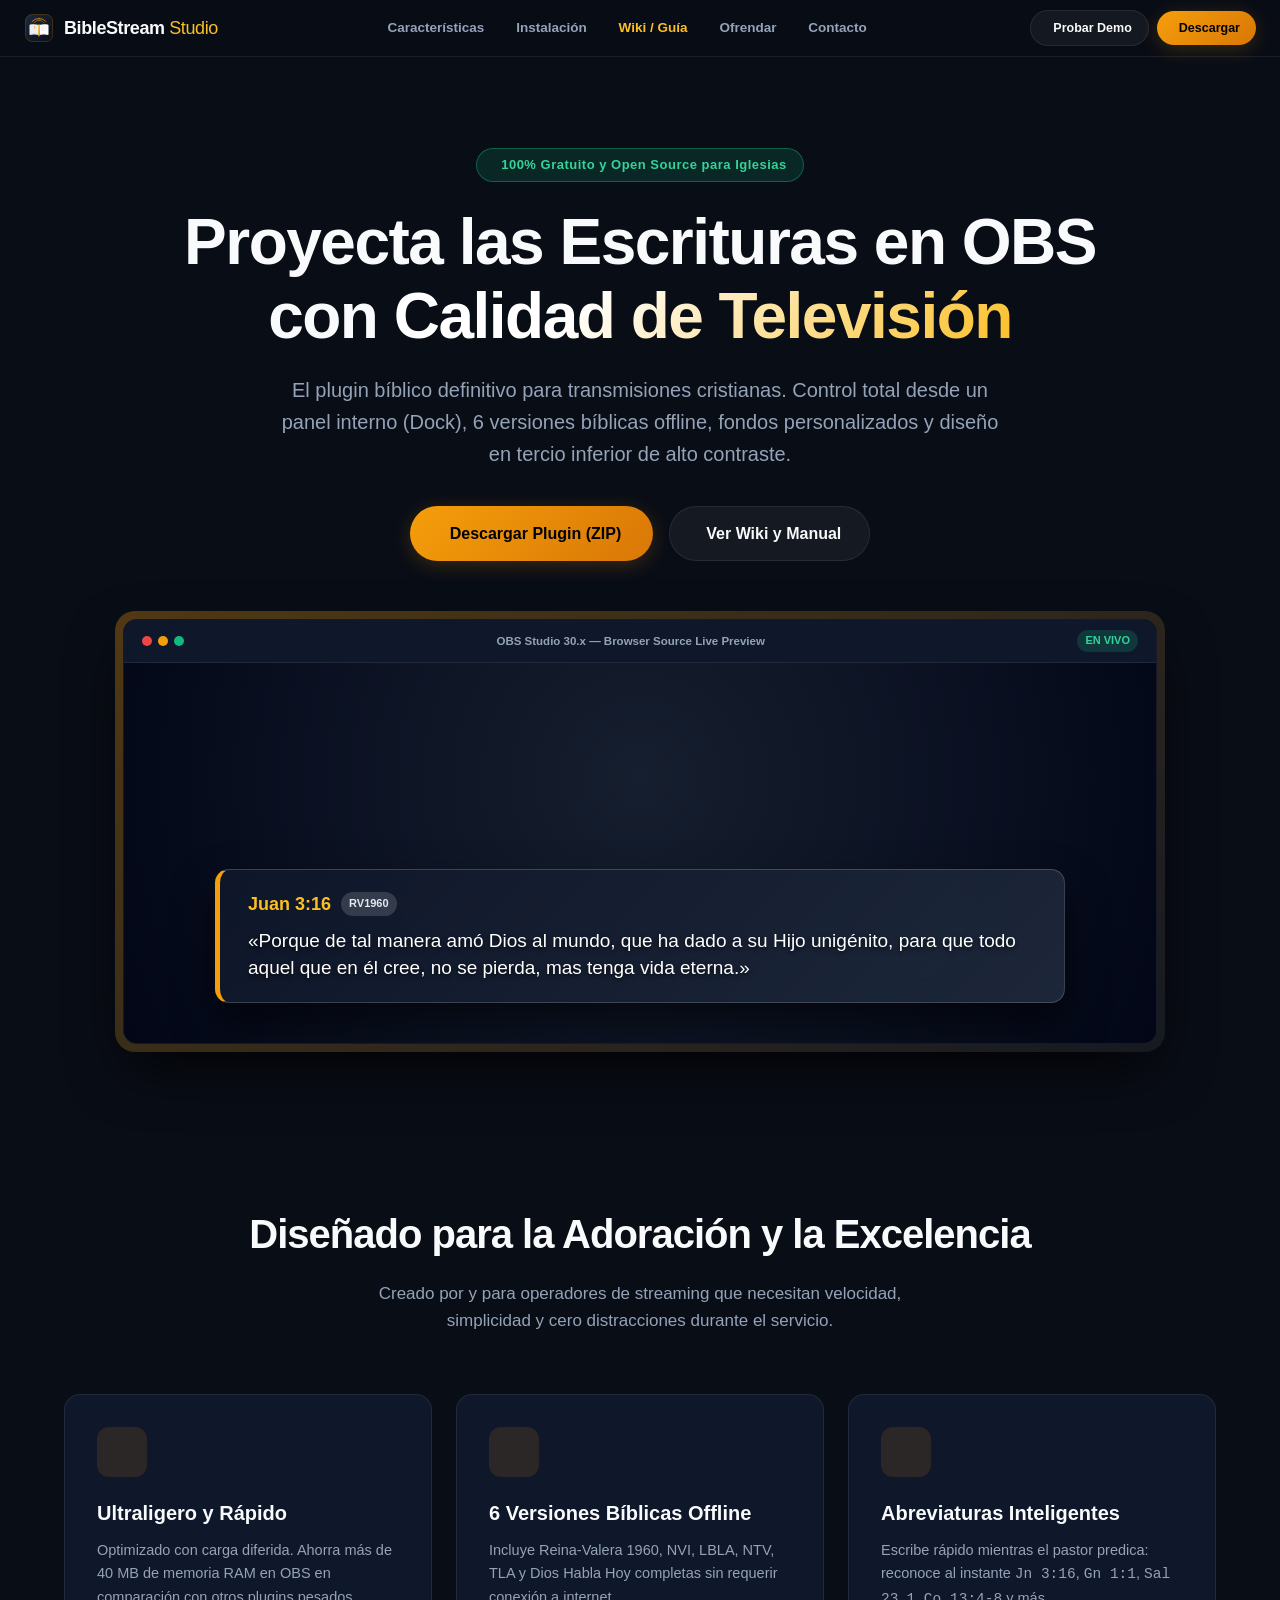
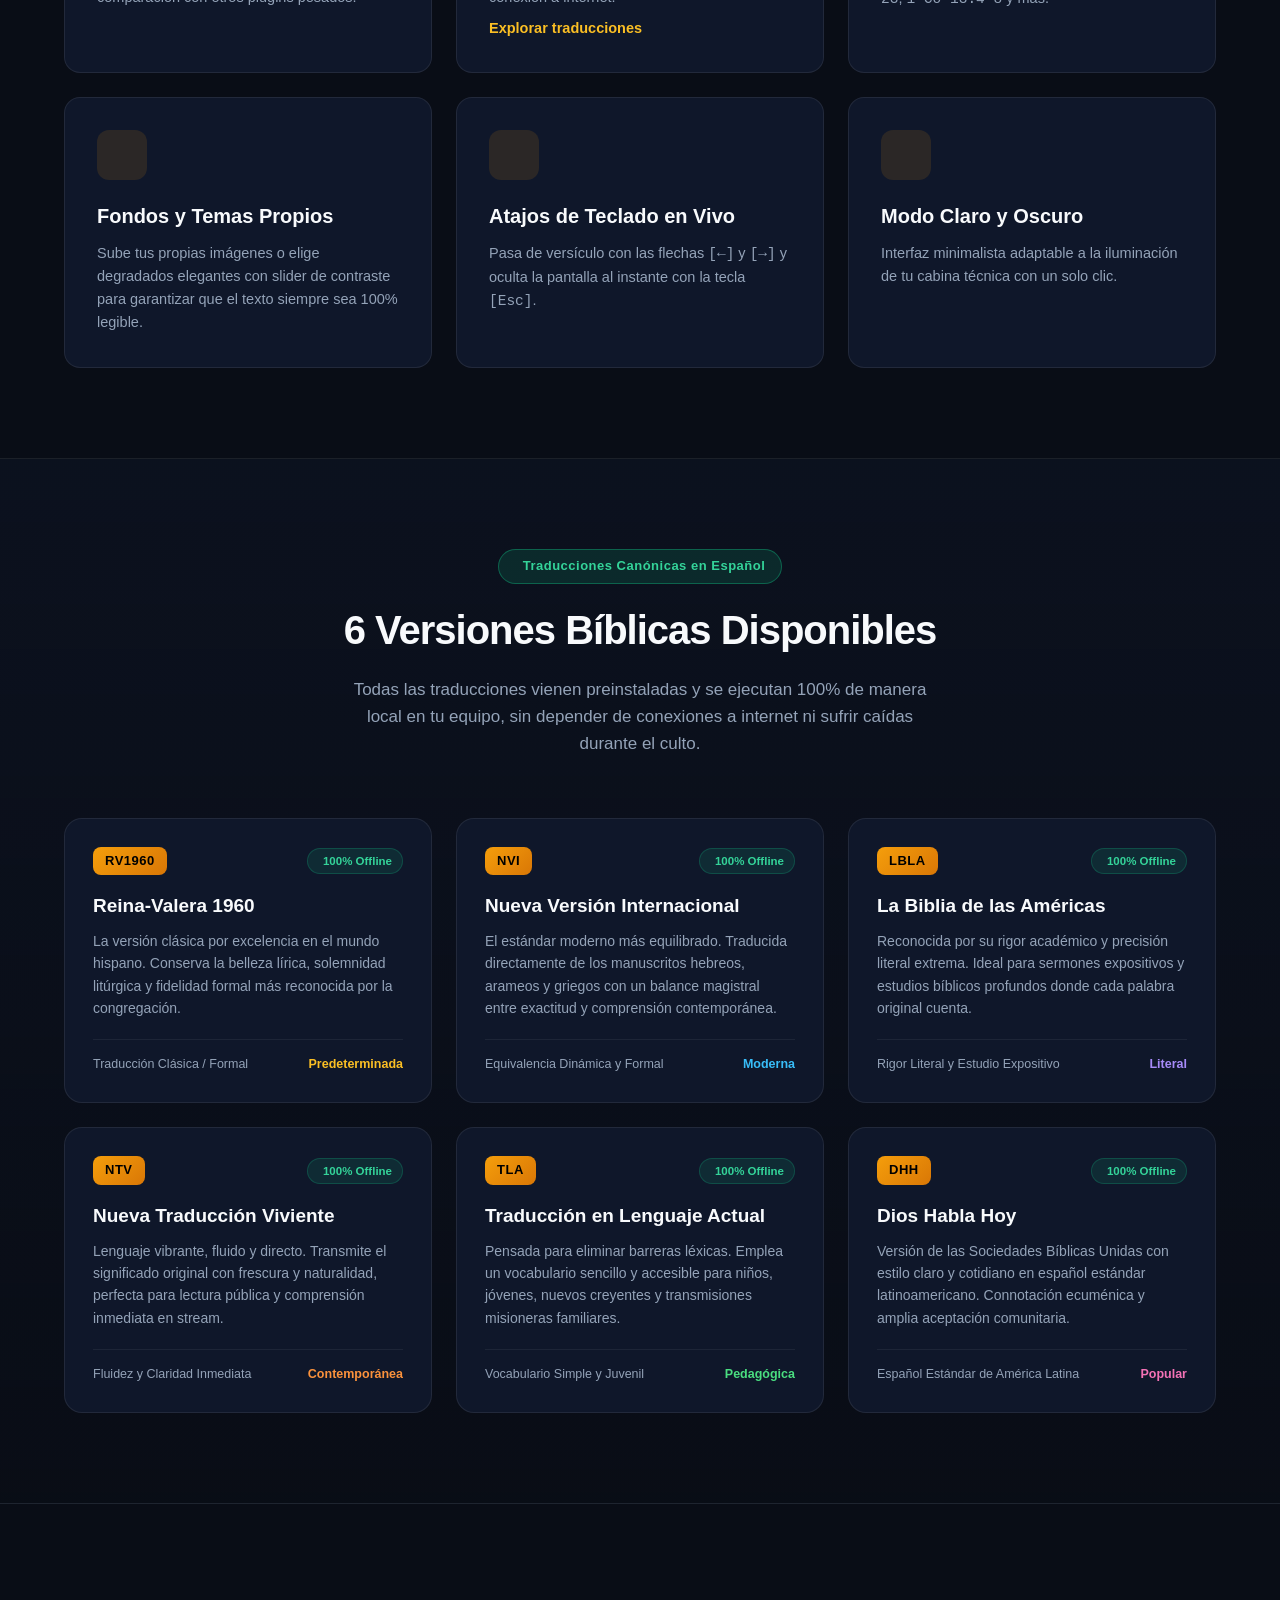
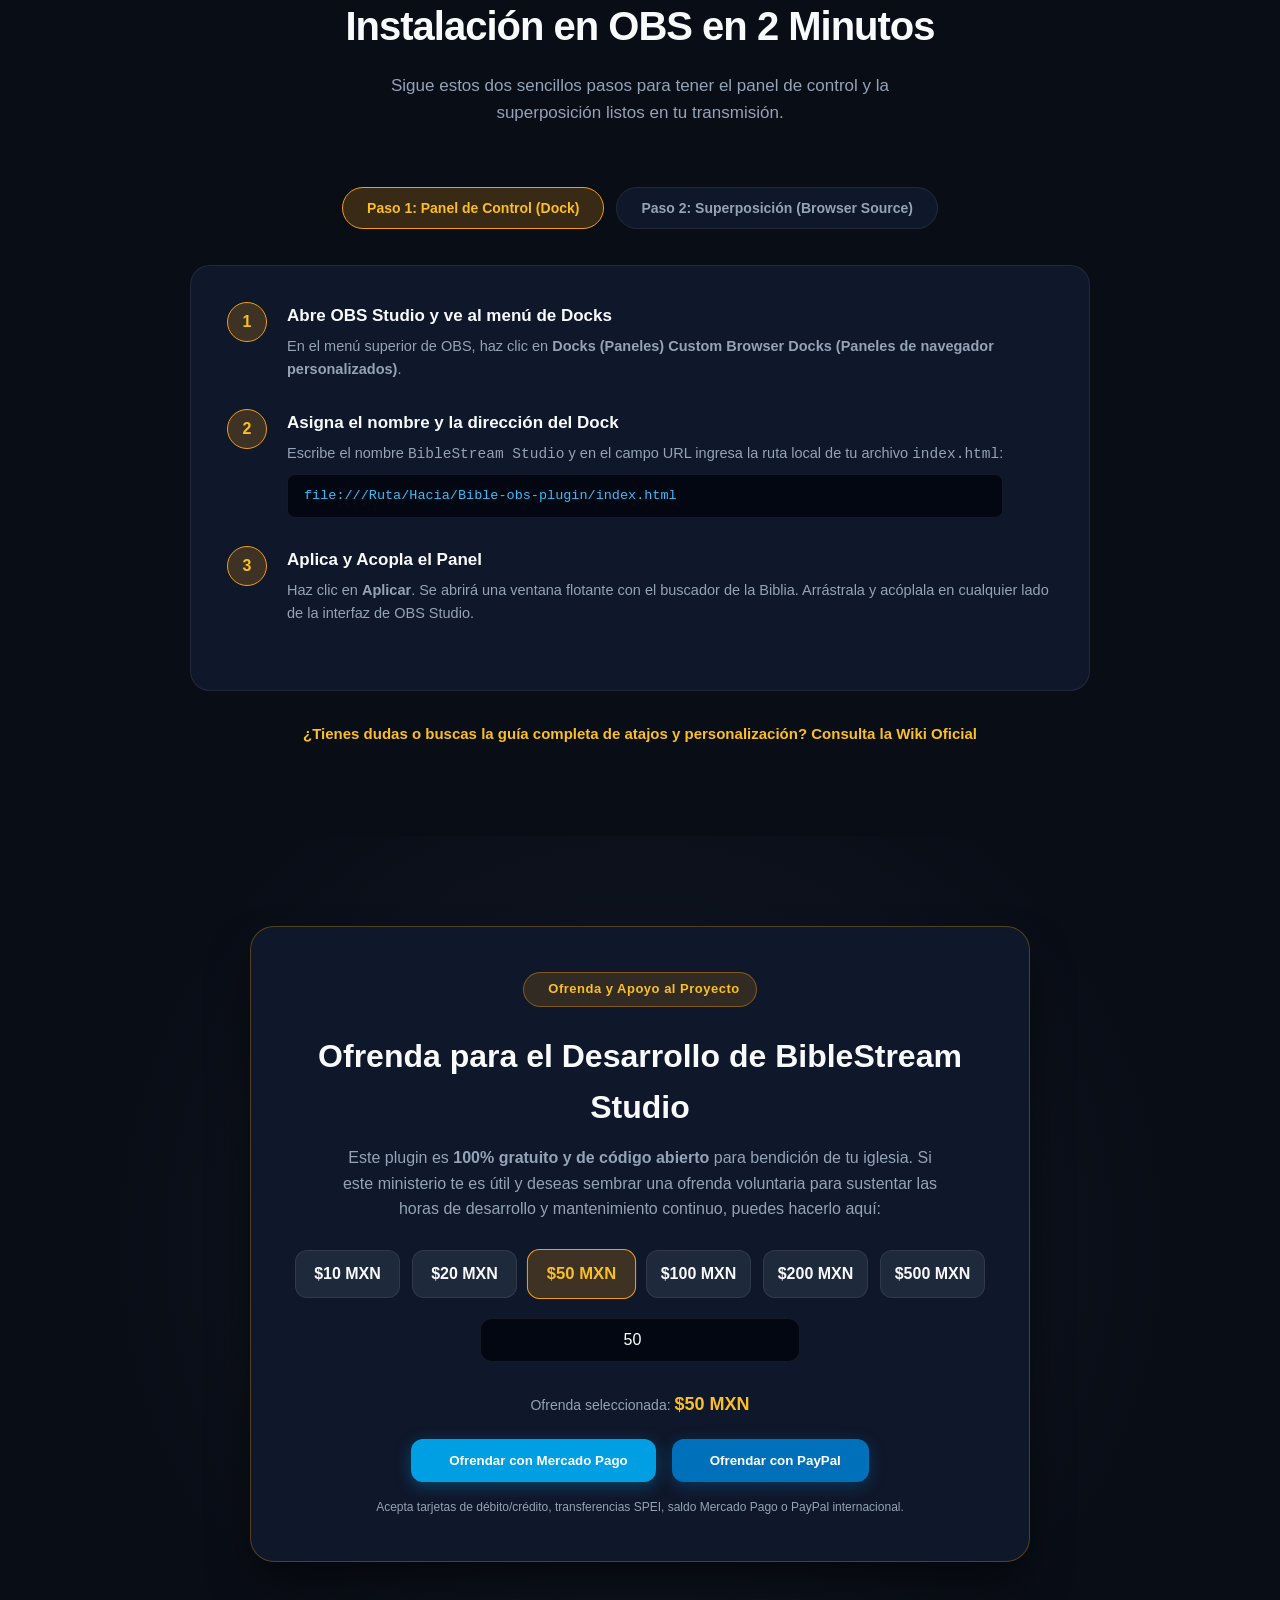
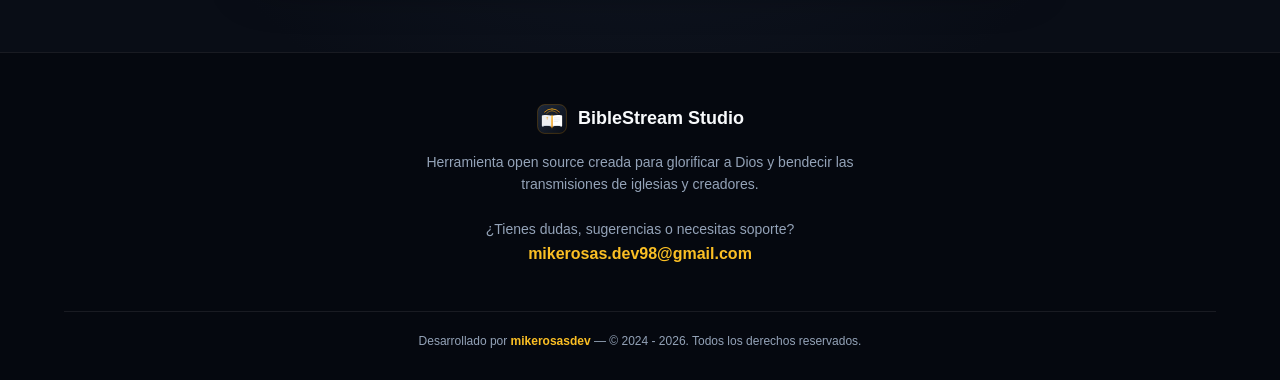
==== landing.html @ e5e37fb1 "Add BibleStream Studio website and demo This commit rebrands the project to BibleStream Studio and i" ====
<!DOCTYPE html>
<html lang="es">
<head>
    <meta charset="UTF-8">
    <meta name="viewport" content="width=device-width, initial-scale=1.0">
    <title>BibleStream Studio - Plugin de Biblia para OBS Studio | Open Source</title>
    <meta name="description" content="El plugin más rápido, elegante y moderno para proyectar versículos bíblicos en OBS Studio. Carga ultraligera, 6 versiones bíblicas, fondos personalizados y 100% offline.">

    <link rel="stylesheet" href="css/bootstrap-icons.min.css">
    <link rel="stylesheet" href="fonts/Montserrat.css">
    <link rel="stylesheet" href="fonts/Roboto.css">
    <link rel="stylesheet" href="css/landing.css?v=3.0">
</head>
<body>

    <!-- Navegación Superior -->
    <nav class="navbar-landing">
        <div class="container-landing">
            <a href="landing.html" class="nav-brand">
                <img src="img/logo.svg" alt="BibleStream Studio Logo">
                <span class="nav-brand-text">BibleStream <span class="nav-brand-accent">Studio</span></span>
            </a>

            <ul class="nav-links" id="navLinks">
                <li><a href="#caracteristicas"><i class="bi bi-grid"></i> Características</a></li>
                <li><a href="#instalacion"><i class="bi bi-gear"></i> Instalación</a></li>
                <li><a href="wiki.html" class="nav-link-highlight"><i class="bi bi-book"></i> Wiki / Guía</a></li>
                <li><a href="#ofrendar"><i class="bi bi-heart"></i> Ofrendar</a></li>
                <li><a href="#contacto"><i class="bi bi-envelope"></i> Contacto</a></li>
            </ul>

            <div class="nav-actions">
                <a href="demo.html" class="btn-outline-custom nav-btn" target="_blank">
                    <i class="bi bi-play-circle"></i> <span>Probar Demo</span>
                </a>
                <a href="#descargar" class="btn-primary-custom nav-btn">
                    <i class="bi bi-download"></i> <span>Descargar</span>
                </a>
            </div>

            <button class="nav-toggle-btn" id="navToggleBtn" aria-label="Abrir menú de navegación">
                <i class="bi bi-list"></i>
            </button>
        </div>
    </nav>

    <!-- Hero Section -->
    <header class="hero-section">
        <div class="container-landing">
            <div class="hero-badge">
                <i class="bi bi-check-circle-fill"></i> 100% Gratuito y Open Source para Iglesias
            </div>

            <h1 class="hero-title">
                Proyecta las Escrituras en OBS<br>
                con <span class="gradient-text">Calidad de Televisión</span>
            </h1>

            <p class="hero-subtitle">
                El plugin bíblico definitivo para transmisiones cristianas. Control total desde un panel interno (Dock), 6 versiones bíblicas offline, fondos personalizados y diseño en tercio inferior de alto contraste.
            </p>

            <div class="hero-cta-group" id="descargar">
                <a href="https://github.com/mikerosasdev98/Bible-obs-plugin/archive/refs/heads/main.zip" class="btn-primary-custom" style="font-size: 16px; padding: 14px 32px;">
                    <i class="bi bi-cloud-arrow-down-fill"></i> Descargar Plugin (ZIP)
                </a>
                <a href="wiki.html" class="btn-outline-custom" style="font-size: 16px; padding: 14px 28px;">
                    <i class="bi bi-book-half"></i> Ver Wiki y Manual
                </a>
            </div>

            <!-- Mockup de Demostración Visual -->
            <div class="mockup-container">
                <div class="mockup-inner">
                    <div class="mockup-header">
                        <div class="mockup-dots">
                            <span class="mockup-dot" style="background: #ef4444;"></span>
                            <span class="mockup-dot" style="background: #f59e0b;"></span>
                            <span class="mockup-dot" style="background: #10b981;"></span>
                        </div>
                        <span style="font-size: 11.5px; color: var(--text-muted); font-weight: 600;">OBS Studio 30.x — Browser Source Live Preview</span>
                        <span style="font-size: 11px; background: rgba(16, 185, 129, 0.2); color: #34d399; padding: 2px 8px; border-radius: 9999px; font-weight: 700;"><i class="bi bi-broadcast me-1"></i> EN VIVO</span>
                    </div>

                    <div class="mockup-screen">
                        <!-- Lower Third Proyectado -->
                        <div class="demo-lower-third">
                            <div class="demo-citation">
                                <span>Juan 3:16</span>
                                <span class="demo-badge">RV1960</span>
                            </div>
                            <div class="demo-verse">
                                «Porque de tal manera amó Dios al mundo, que ha dado a su Hijo unigénito, para que todo aquel que en él cree, no se pierda, mas tenga vida eterna.»
                            </div>
                        </div>
                    </div>
                </div>
            </div>
        </div>
    </header>

    <!-- Características Destacadas -->
    <section class="features-section" id="caracteristicas">
        <div class="container-landing">
            <div class="section-header">
                <h2 class="section-title">Diseñado para la Adoración y la Excelencia</h2>
                <p class="section-desc">Creado por y para operadores de streaming que necesitan velocidad, simplicidad y cero distracciones durante el servicio.</p>
            </div>

            <div class="features-grid">
                <div class="feature-card">
                    <div class="feature-icon"><i class="bi bi-lightning-charge-fill"></i></div>
                    <h3 class="feature-title">Ultraligero y Rápido</h3>
                    <p class="feature-text">Optimizado con carga diferida. Ahorra más de 40 MB de memoria RAM en OBS en comparación con otros plugins pesados.</p>
                </div>

                <div class="feature-card">
                    <div class="feature-icon"><i class="bi bi-journal-bookmark-fill"></i></div>
                    <h3 class="feature-title">6 Versiones Bíblicas Offline</h3>
                    <p class="feature-text">Incluye Reina-Valera 1960, NVI, LBLA, NTV, TLA y Dios Habla Hoy completas sin requerir conexión a internet. <a href="#versiones" style="color: var(--amber-400); text-decoration: none; font-weight: 600; display: block; margin-top: 8px;">Explorar traducciones <i class="bi bi-arrow-right-short"></i></a></p>
                </div>

                <div class="feature-card">
                    <div class="feature-icon"><i class="bi bi-cursor-fill"></i></div>
                    <h3 class="feature-title">Abreviaturas Inteligentes</h3>
                    <p class="feature-text">Escribe rápido mientras el pastor predica: reconoce al instante <code>Jn 3:16</code>, <code>Gn 1:1</code>, <code>Sal 23</code>, <code>1 Co 13:4-8</code> y más.</p>
                </div>

                <div class="feature-card">
                    <div class="feature-icon"><i class="bi bi-palette-fill"></i></div>
                    <h3 class="feature-title">Fondos y Temas Propios</h3>
                    <p class="feature-text">Sube tus propias imágenes o elige degradados elegantes con slider de contraste para garantizar que el texto siempre sea 100% legible.</p>
                </div>

                <div class="feature-card">
                    <div class="feature-icon"><i class="bi bi-keyboard-fill"></i></div>
                    <h3 class="feature-title">Atajos de Teclado en Vivo</h3>
                    <p class="feature-text">Pasa de versículo con las flechas <code>[←]</code> y <code>[→]</code> y oculta la pantalla al instante con la tecla <code>[Esc]</code>.</p>
                </div>

                <div class="feature-card">
                    <div class="feature-icon"><i class="bi bi-moon-stars-fill"></i></div>
                    <h3 class="feature-title">Modo Claro y Oscuro</h3>
                    <p class="feature-text">Interfaz minimalista adaptable a la iluminación de tu cabina técnica con un solo clic.</p>
                </div>
            </div>
        </div>
    </section>

    <!-- Versiones Bíblicas Disponibles -->
    <section class="bibles-section" id="versiones">
        <div class="container-landing">
            <div class="section-header">
                <div class="hero-badge" style="margin-bottom: 14px;">
                    <i class="bi bi-journal-bookmark-fill"></i> Traducciones Canónicas en Español
                </div>
                <h2 class="section-title">6 Versiones Bíblicas Disponibles</h2>
                <p class="section-desc">Todas las traducciones vienen preinstaladas y se ejecutan 100% de manera local en tu equipo, sin depender de conexiones a internet ni sufrir caídas durante el culto.</p>
            </div>

            <div class="bibles-grid">
                <!-- RV1960 -->
                <div class="bible-card">
                    <div>
                        <div class="bible-card-header">
                            <span class="bible-code-badge">RV1960</span>
                            <span class="bible-status-badge"><i class="bi bi-wifi-off"></i> 100% Offline</span>
                        </div>
                        <h3 class="bible-card-title">Reina-Valera 1960</h3>
                        <p class="bible-card-desc">
                            La versión clásica por excelencia en el mundo hispano. Conserva la belleza lírica, solemnidad litúrgica y fidelidad formal más reconocida por la congregación.
                        </p>
                    </div>
                    <div class="bible-card-footer">
                        <span><i class="bi bi-layers me-1"></i> Traducción Clásica / Formal</span>
                        <span style="color: var(--amber-400); font-weight: 700;">Predeterminada</span>
                    </div>
                </div>

                <!-- NVI -->
                <div class="bible-card">
                    <div>
                        <div class="bible-card-header">
                            <span class="bible-code-badge">NVI</span>
                            <span class="bible-status-badge"><i class="bi bi-wifi-off"></i> 100% Offline</span>
                        </div>
                        <h3 class="bible-card-title">Nueva Versión Internacional</h3>
                        <p class="bible-card-desc">
                            El estándar moderno más equilibrado. Traducida directamente de los manuscritos hebreos, arameos y griegos con un balance magistral entre exactitud y comprensión contemporánea.
                        </p>
                    </div>
                    <div class="bible-card-footer">
                        <span><i class="bi bi-layers me-1"></i> Equivalencia Dinámica y Formal</span>
                        <span style="color: #38bdf8; font-weight: 600;">Moderna</span>
                    </div>
                </div>

                <!-- LBLA -->
                <div class="bible-card">
                    <div>
                        <div class="bible-card-header">
                            <span class="bible-code-badge">LBLA</span>
                            <span class="bible-status-badge"><i class="bi bi-wifi-off"></i> 100% Offline</span>
                        </div>
                        <h3 class="bible-card-title">La Biblia de las Américas</h3>
                        <p class="bible-card-desc">
                            Reconocida por su rigor académico y precisión literal extrema. Ideal para sermones expositivos y estudios bíblicos profundos donde cada palabra original cuenta.
                        </p>
                    </div>
                    <div class="bible-card-footer">
                        <span><i class="bi bi-layers me-1"></i> Rigor Literal y Estudio Expositivo</span>
                        <span style="color: #a78bfa; font-weight: 600;">Literal</span>
                    </div>
                </div>

                <!-- NTV -->
                <div class="bible-card">
                    <div>
                        <div class="bible-card-header">
                            <span class="bible-code-badge">NTV</span>
                            <span class="bible-status-badge"><i class="bi bi-wifi-off"></i> 100% Offline</span>
                        </div>
                        <h3 class="bible-card-title">Nueva Traducción Viviente</h3>
                        <p class="bible-card-desc">
                            Lenguaje vibrante, fluido y directo. Transmite el significado original con frescura y naturalidad, perfecta para lectura pública y comprensión inmediata en stream.
                        </p>
                    </div>
                    <div class="bible-card-footer">
                        <span><i class="bi bi-layers me-1"></i> Fluidez y Claridad Inmediata</span>
                        <span style="color: #fb923c; font-weight: 600;">Contemporánea</span>
                    </div>
                </div>

                <!-- TLA -->
                <div class="bible-card">
                    <div>
                        <div class="bible-card-header">
                            <span class="bible-code-badge">TLA</span>
                            <span class="bible-status-badge"><i class="bi bi-wifi-off"></i> 100% Offline</span>
                        </div>
                        <h3 class="bible-card-title">Traducción en Lenguaje Actual</h3>
                        <p class="bible-card-desc">
                            Pensada para eliminar barreras léxicas. Emplea un vocabulario sencillo y accesible para niños, jóvenes, nuevos creyentes y transmisiones misioneras familiares.
                        </p>
                    </div>
                    <div class="bible-card-footer">
                        <span><i class="bi bi-layers me-1"></i> Vocabulario Simple y Juvenil</span>
                        <span style="color: #4ade80; font-weight: 600;">Pedagógica</span>
                    </div>
                </div>

                <!-- DHH -->
                <div class="bible-card">
                    <div>
                        <div class="bible-card-header">
                            <span class="bible-code-badge">DHH</span>
                            <span class="bible-status-badge"><i class="bi bi-wifi-off"></i> 100% Offline</span>
                        </div>
                        <h3 class="bible-card-title">Dios Habla Hoy</h3>
                        <p class="bible-card-desc">
                            Versión de las Sociedades Bíblicas Unidas con estilo claro y cotidiano en español estándar latinoamericano. Connotación ecuménica y amplia aceptación comunitaria.
                        </p>
                    </div>
                    <div class="bible-card-footer">
                        <span><i class="bi bi-layers me-1"></i> Español Estándar de América Latina</span>
                        <span style="color: #f472b6; font-weight: 600;">Popular</span>
                    </div>
                </div>
            </div>
        </div>
    </section>

    <!-- Guía de Instalación Rápida en OBS -->
    <section class="install-section" id="instalacion">
        <div class="container-landing">
            <div class="section-header">
                <h2 class="section-title">Instalación en OBS en 2 Minutos</h2>
                <p class="section-desc">Sigue estos dos sencillos pasos para tener el panel de control y la superposición listos en tu transmisión.</p>
            </div>

            <div class="install-tabs">
                <button class="install-tab-btn active" id="tabDockBtn" onclick="switchInstallTab('dock')">
                    Paso 1: Panel de Control (Dock)
                </button>
                <button class="install-tab-btn" id="tabOverlayBtn" onclick="switchInstallTab('overlay')">
                    Paso 2: Superposición (Browser Source)
                </button>
            </div>

            <!-- Paso 1: Dock -->
            <div class="install-card" id="installDockCard">
                <div class="step-item">
                    <div class="step-num">1</div>
                    <div class="step-content">
                        <h4>Abre OBS Studio y ve al menú de Docks</h4>
                        <p>En el menú superior de OBS, haz clic en <strong>Docks (Paneles) <i class="bi bi-chevron-right"></i> Custom Browser Docks (Paneles de navegador personalizados)</strong>.</p>
                    </div>
                </div>

                <div class="step-item">
                    <div class="step-num">2</div>
                    <div class="step-content">
                        <h4>Asigna el nombre y la dirección del Dock</h4>
                        <p>Escribe el nombre <code>BibleStream Studio</code> y en el campo URL ingresa la ruta local de tu archivo <code>index.html</code>:</p>
                        <div class="code-box">
                            <span id="codeDock">file:///Ruta/Hacia/Bible-obs-plugin/index.html</span>
                            <button class="copy-btn" onclick="copyCode('codeDock')" title="Copiar"><i class="bi bi-clipboard"></i></button>
                        </div>
                    </div>
                </div>

                <div class="step-item">
                    <div class="step-num">3</div>
                    <div class="step-content">
                        <h4>Aplica y Acopla el Panel</h4>
                        <p>Haz clic en <strong>Aplicar</strong>. Se abrirá una ventana flotante con el buscador de la Biblia. Arrástrala y acóplala en cualquier lado de la interfaz de OBS Studio.</p>
                    </div>
                </div>
            </div>

            <!-- Paso 2: Overlay -->
            <div class="install-card" id="installOverlayCard" style="display: none;">
                <div class="step-item">
                    <div class="step-num">1</div>
                    <div class="step-content">
                        <h4>Añade una fuente de Navegador en tu Escena</h4>
                        <p>En el panel de <strong>Fuentes (Sources)</strong> de tu escena de OBS, haz clic en el botón <strong><code>+</code> <i class="bi bi-chevron-right"></i> Navegador (Browser)</strong>.</p>
                    </div>
                </div>

                <div class="step-item">
                    <div class="step-num">2</div>
                    <div class="step-content">
                        <h4>Selecciona el archivo verso.html y resolución</h4>
                        <p>Marca la casilla <strong>Archivo Local (Local File)</strong> y selecciona tu archivo <code>verso.html</code>. Establece las dimensiones recomendadas:</p>
                        <div class="code-box">
                            <span>Ancho: <strong>1920</strong> &nbsp;|&nbsp; Alto: <strong>1080</strong> &nbsp;|&nbsp; CSS: <em>Vacío</em></span>
                        </div>
                    </div>
                </div>

                <div class="step-item">
                    <div class="step-num">3</div>
                    <div class="step-content">
                        <h4>¡Listo para transmitir!</h4>
                        <p>El fondo es 100% transparente. Cada vez que selecciones un versículo en el Dock, se animará suavemente sobre tus cámaras o diapositivas.</p>
                    </div>
                </div>
            </div>

            <div class="text-center mt-4" style="margin-top: 30px; text-align: center;">
                <a href="wiki.html" style="color: var(--amber-400); font-weight: 700; text-decoration: none; font-size: 15px;">
                    ¿Tienes dudas o buscas la guía completa de atajos y personalización? <i class="bi bi-arrow-right-circle-fill ms-1"></i> Consulta la Wiki Oficial
                </a>
            </div>
        </div>
    </section>

    <!-- Módulo de Ofrendas -->
    <section class="donation-section" id="ofrendar">
        <div class="container-landing">
            <div class="donation-card">
                <span class="hero-badge" style="background: rgba(245, 158, 11, 0.15); border-color: rgba(245, 158, 11, 0.4); color: var(--amber-400);">
                    <i class="bi bi-heart-fill"></i> Ofrenda y Apoyo al Proyecto
                </span>

                <h2 style="font-size: 32px; font-weight: 800; margin-bottom: 12px;">Ofrenda para el Desarrollo de BibleStream Studio</h2>
                <p style="color: var(--text-muted); max-width: 600px; margin: 0 auto 24px;">
                    Este plugin es <strong>100% gratuito y de código abierto</strong> para bendición de tu iglesia. Si este ministerio te es útil y deseas sembrar una ofrenda voluntaria para sustentar las horas de desarrollo y mantenimiento continuo, puedes hacerlo aquí:
                </p>

                <!-- Selector de Montos -->
                <div class="donation-pill-grid">
                    <button class="donation-pill" onclick="selectAmount(10)">$10 MXN</button>
                    <button class="donation-pill" onclick="selectAmount(20)">$20 MXN</button>
                    <button class="donation-pill active" onclick="selectAmount(50)">$50 MXN</button>
                    <button class="donation-pill" onclick="selectAmount(100)">$100 MXN</button>
                    <button class="donation-pill" onclick="selectAmount(200)">$200 MXN</button>
                    <button class="donation-pill" onclick="selectAmount(500)">$500 MXN</button>
                </div>

                <!-- Monto Personalizado -->
                <input type="number" id="customAmountInput" class="custom-amount-input" placeholder="Otro monto de ofrenda (MXN)..." min="5" value="50" oninput="updateCustomAmount(this.value)">

                <p style="font-size: 14px; color: var(--text-muted); margin-bottom: 20px;">
                    Ofrenda seleccionada: <strong id="selectedAmountDisplay" style="color: var(--amber-400); font-size: 18px;">$50 MXN</strong>
                </p>

                <!-- Botones de Ofrenda Mercado Pago / PayPal -->
                <div class="payment-buttons">
                    <button onclick="handleDonation('mercadopago')" class="btn-mercadopago">
                        <i class="bi bi-wallet2"></i> Ofrendar con Mercado Pago
                    </button>
                    <button onclick="handleDonation('paypal')" class="btn-paypal">
                        <i class="bi bi-paypal"></i> Ofrendar con PayPal
                    </button>
                </div>

                <small style="display: block; margin-top: 16px; color: var(--text-muted); font-size: 12px;">
                    Acepta tarjetas de débito/crédito, transferencias SPEI, saldo Mercado Pago o PayPal internacional.
                </small>
            </div>
        </div>
    </section>

    <!-- Footer y Contacto -->
    <footer class="landing-footer" id="contacto">
        <div class="container-landing">
            <div style="display: flex; justify-content: center; align-items: center; gap: 10px; margin-bottom: 16px;">
                <img src="img/logo.svg" alt="Logo" style="height: 32px;">
                <span style="font-weight: 800; font-size: 18px;">BibleStream Studio</span>
            </div>

            <p style="color: var(--text-muted); font-size: 14px; max-width: 500px; margin: 0 auto 20px;">
                Herramienta open source creada para glorificar a Dios y bendecir las transmisiones de iglesias y creadores.
            </p>

            <div style="margin-bottom: 24px;">
                <span style="font-size: 14px; color: var(--text-muted);">¿Tienes dudas, sugerencias o necesitas soporte?</span><br>
                <a href="mailto:mikerosas.dev98@gmail.com" style="color: var(--amber-400); font-weight: 700; font-size: 16px; text-decoration: none;">
                    <i class="bi bi-envelope-fill me-1"></i> mikerosas.dev98@gmail.com
                </a>
            </div>

            <div class="footer-socials">
                <a href="https://github.com/mikerosasdev98/Bible-obs-plugin" target="_blank" title="GitHub Repository"><i class="bi bi-github"></i></a>
                <a href="wiki.html" title="Wiki Documentación"><i class="bi bi-book"></i></a>
                <a href="mailto:mikerosas.dev98@gmail.com" title="Enviar Correo"><i class="bi bi-envelope"></i></a>
            </div>

            <div style="border-top: 1px solid var(--border-subtle); padding-top: 20px; font-size: 12px; color: var(--text-muted);">
                Desarrollado por <strong style="color: var(--amber-400);">mikerosasdev</strong> — © 2024 - 2026. Todos los derechos reservados.
            </div>
        </div>
    </footer>

    <!-- Lógica de Donaciones y Tabs -->
    <script>
        let currentAmount = 50;

        function selectAmount(amt) {
            currentAmount = amt;
            document.getElementById('customAmountInput').value = amt;
            document.getElementById('selectedAmountDisplay').textContent = `$${amt} MXN`;
            
            document.querySelectorAll('.donation-pill').forEach(btn => {
                btn.classList.remove('active');
                if (btn.textContent.includes(`$${amt}`)) {
                    btn.classList.add('active');
                }
            });
        }

        function updateCustomAmount(val) {
            const num = parseInt(val, 10);
            if (num > 0) {
                currentAmount = num;
                document.getElementById('selectedAmountDisplay').textContent = `$${num} MXN`;
                document.querySelectorAll('.donation-pill').forEach(btn => btn.classList.remove('active'));
            }
        }

        function handleDonation(gateway) {
            const amt = currentAmount || 50;
            if (gateway === 'mercadopago') {
                // Enlace configurable de Mercado Pago o enlace de cobro
                // Ejemplo de link.mercadopago.com.mx o contacto directo
                const mpUrl = `https://link.mercadopago.com.mx/mikerosasdev`; 
                const confirmRedirect = confirm(`Estás a punto de sembrar una ofrenda de $${amt} MXN con Mercado Pago. ¿Deseas continuar?`);
                if (confirmRedirect) {
                    window.open(mpUrl, '_blank');
                }
            } else if (gateway === 'paypal') {
                // Enlace directo de PayPal
                const ppUrl = `https://paypal.me/mikerosasdev/${amt}MXN`;
                const confirmRedirect = confirm(`Estás a punto de sembrar una ofrenda de $${amt} MXN con PayPal. ¿Deseas continuar?`);
                if (confirmRedirect) {
                    window.open(ppUrl, '_blank');
                }
            }
        }

        function switchInstallTab(tab) {
            const dockCard = document.getElementById('installDockCard');
            const overlayCard = document.getElementById('installOverlayCard');
            const tabDockBtn = document.getElementById('tabDockBtn');
            const tabOverlayBtn = document.getElementById('tabOverlayBtn');

            if (tab === 'dock') {
                dockCard.style.display = 'block';
                overlayCard.style.display = 'none';
                tabDockBtn.classList.add('active');
                tabOverlayBtn.classList.remove('active');
            } else {
                dockCard.style.display = 'none';
                overlayCard.style.display = 'block';
                tabDockBtn.classList.remove('active');
                tabOverlayBtn.classList.add('active');
            }
        }

        function copyCode(elementId) {
            const text = document.getElementById(elementId).textContent;
            navigator.clipboard.writeText(text).then(() => {
                alert('¡Ruta copiada al portapapeles!');
            }).catch(err => {
                console.error('Error al copiar', err);
            });
        }

        // Toggle Menú Móvil
        const navToggleBtn = document.getElementById('navToggleBtn');
        const navLinks = document.getElementById('navLinks');
        if (navToggleBtn && navLinks) {
            navToggleBtn.addEventListener('click', () => {
                navLinks.classList.toggle('is-open');
                const isOpen = navLinks.classList.contains('is-open');
                navToggleBtn.innerHTML = isOpen ? '<i class="bi bi-x-lg"></i>' : '<i class="bi bi-list"></i>';
            });

            navLinks.querySelectorAll('a').forEach(link => {
                link.addEventListener('click', () => {
                    navLinks.classList.remove('is-open');
                    navToggleBtn.innerHTML = '<i class="bi bi-list"></i>';
                });
            });
        }
    </script>
</body>
</html>
---- css/landing.css ----
/* =========================================================
   BibleStream Studio - Landing Page Styles
   Diseño Moderno, Limpio y Minimalista
   ========================================================= */

:root {
    --bg-dark: #090d16;
    --bg-card: #0f172a;
    --bg-card-hover: #1e293b;
    --border-subtle: rgba(255, 255, 255, 0.08);
    --border-highlight: rgba(245, 158, 11, 0.4);
    
    --text-main: #f8fafc;
    --text-muted: #94a3b8;
    
    --amber-500: #f59e0b;
    --amber-400: #fbbf24;
    --amber-glow: rgba(245, 158, 11, 0.2);
    
    --emerald-500: #10b981;
    --emerald-glow: rgba(16, 185, 129, 0.25);
    
    --blue-500: #38bdf8;
    --mp-blue: #009ee3;
    --paypal-blue: #003087;
}

* {
    margin: 0;
    padding: 0;
    box-sizing: border-box;
}

body {
    background-color: var(--bg-dark);
    color: var(--text-main);
    font-family: 'Montserrat', -apple-system, BlinkMacSystemFont, 'Segoe UI', Roboto, sans-serif;
    line-height: 1.6;
    overflow-x: hidden;
}

/* Contenedor */
.container-landing {
    max-width: 1200px;
    margin: 0 auto;
    padding: 0 24px;
}

/* Navbar */
.navbar-landing {
    position: sticky;
    top: 0;
    z-index: 1000;
    background: rgba(9, 13, 22, 0.9);
    backdrop-filter: blur(18px);
    -webkit-backdrop-filter: blur(18px);
    border-bottom: 1px solid var(--border-subtle);
    padding: 10px 0;
    width: 100%;
}

.navbar-landing .container-landing {
    max-width: 1380px;
    width: 100%;
    margin: 0 auto;
    padding: 0 24px;
    display: flex;
    justify-content: space-between;
    align-items: center;
    gap: 16px;
}

.nav-brand {
    display: inline-flex;
    align-items: center;
    gap: 10px;
    text-decoration: none;
    color: var(--text-main);
    font-weight: 800;
    font-size: 18px;
    letter-spacing: -0.4px;
    white-space: nowrap;
    flex-shrink: 0;
}

.nav-brand img {
    height: 30px;
    width: auto;
    display: block;
}

.nav-brand-text {
    display: inline-block;
    white-space: nowrap;
}

.nav-brand-accent {
    color: var(--amber-400);
    font-weight: 400;
}

.nav-links {
    display: flex;
    align-items: center;
    gap: clamp(8px, 1.4vw, 20px);
    list-style: none;
    margin: 0;
    padding: 0;
    flex-shrink: 0;
}

.nav-links li {
    display: inline-flex;
    align-items: center;
    white-space: nowrap !important;
    flex-shrink: 0;
}

.nav-links a {
    color: var(--text-muted);
    text-decoration: none;
    font-size: 13.5px;
    font-weight: 600;
    transition: color 0.2s ease;
    white-space: nowrap !important;
    display: inline-flex;
    align-items: center;
    gap: 6px;
    padding: 6px 4px;
    flex-shrink: 0;
}

.nav-links a:hover {
    color: var(--amber-400);
}

.nav-links a.nav-link-highlight {
    color: var(--amber-400);
    font-weight: 700;
}

.nav-actions {
    display: flex;
    align-items: center;
    gap: 8px;
    flex-shrink: 0;
    white-space: nowrap !important;
}

.navbar-landing .nav-btn {
    padding: 7px 16px;
    font-size: 12.5px;
    font-weight: 700;
    white-space: nowrap !important;
    border-radius: 9999px;
    gap: 6px;
    flex-shrink: 0;
}

.nav-toggle-btn {
    display: none;
    background: rgba(255, 255, 255, 0.05);
    border: 1px solid var(--border-subtle);
    color: var(--text-main);
    font-size: 22px;
    padding: 6px 12px;
    border-radius: 8px;
    cursor: pointer;
    line-height: 1;
    transition: all 0.2s ease;
}

.nav-toggle-btn:hover {
    background: rgba(255, 255, 255, 0.1);
    color: var(--amber-400);
}

@media (max-width: 1040px) {
    .nav-toggle-btn {
        display: inline-flex;
        align-items: center;
        justify-content: center;
    }

    .nav-links {
        display: none;
        position: absolute;
        top: 100%;
        left: 0;
        right: 0;
        background: rgba(9, 13, 22, 0.98);
        backdrop-filter: blur(24px);
        -webkit-backdrop-filter: blur(24px);
        border-bottom: 1px solid var(--border-subtle);
        flex-direction: column;
        align-items: stretch;
        padding: 16px 24px 24px;
        gap: 8px;
        box-shadow: 0 20px 40px rgba(0, 0, 0, 0.7);
    }

    .nav-links.is-open {
        display: flex;
    }

    .nav-links li {
        width: 100%;
    }

    .nav-links a {
        padding: 10px 12px;
        font-size: 14.5px;
        width: 100%;
        border-radius: 8px;
        border-bottom: 1px solid rgba(255, 255, 255, 0.04);
    }

    .nav-links a:hover {
        background: rgba(245, 158, 11, 0.1);
    }

    .nav-actions {
        display: flex;
        gap: 8px;
    }

    .nav-actions .btn-outline-custom {
        display: none;
    }
}

@media (max-width: 520px) {
    .nav-brand-text {
        font-size: 16px;
    }
    .nav-brand img {
        height: 26px;
    }
    .navbar-landing .nav-btn {
        padding: 6px 12px;
        font-size: 11.5px;
    }
}

/* Botones */
.btn-primary-custom {
    background: linear-gradient(135deg, var(--amber-500), #d97706);
    color: #000;
    font-weight: 700;
    padding: 12px 26px;
    border-radius: 9999px;
    text-decoration: none;
    display: inline-flex;
    align-items: center;
    gap: 8px;
    box-shadow: 0 4px 20px var(--amber-glow);
    transition: all 0.25s cubic-bezier(0.4, 0, 0.2, 1);
    border: none;
    cursor: pointer;
}

.btn-primary-custom:hover {
    transform: translateY(-2px);
    box-shadow: 0 8px 25px rgba(245, 158, 11, 0.35);
    color: #000;
}

.btn-outline-custom {
    background: rgba(255, 255, 255, 0.05);
    color: var(--text-main);
    font-weight: 600;
    padding: 12px 24px;
    border-radius: 9999px;
    text-decoration: none;
    display: inline-flex;
    align-items: center;
    gap: 8px;
    border: 1px solid var(--border-subtle);
    transition: all 0.25s ease;
}

.btn-outline-custom:hover {
    background: rgba(255, 255, 255, 0.1);
    border-color: var(--amber-500);
    color: var(--text-main);
    transform: translateY(-2px);
}

/* Hero Section */
.hero-section {
    padding: 90px 0 60px;
    text-align: center;
    position: relative;
}

.hero-badge {
    display: inline-flex;
    align-items: center;
    gap: 8px;
    padding: 6px 16px;
    border-radius: 9999px;
    background: rgba(16, 185, 129, 0.15);
    border: 1px solid rgba(16, 185, 129, 0.4);
    color: #34d399;
    font-size: 13px;
    font-weight: 700;
    margin-bottom: 24px;
    letter-spacing: 0.5px;
}

.hero-title {
    font-size: clamp(36px, 6vw, 64px);
    font-weight: 900;
    letter-spacing: -1.5px;
    line-height: 1.15;
    margin-bottom: 20px;
}

.hero-title .gradient-text {
    background: linear-gradient(135deg, #ffffff 30%, var(--amber-400) 100%);
    -webkit-background-clip: text;
    -webkit-text-fill-color: transparent;
}

.hero-subtitle {
    font-size: clamp(16px, 2.2vw, 20px);
    color: var(--text-muted);
    max-width: 720px;
    margin: 0 auto 36px;
    font-weight: 400;
}

.hero-cta-group {
    display: flex;
    justify-content: center;
    gap: 16px;
    flex-wrap: wrap;
    margin-bottom: 50px;
}

/* Mockup Showcase */
.mockup-container {
    position: relative;
    max-width: 1050px;
    margin: 0 auto;
    border-radius: 20px;
    padding: 8px;
    background: linear-gradient(145deg, rgba(245, 158, 11, 0.3), rgba(255, 255, 255, 0.05));
    box-shadow: 0 25px 60px -15px rgba(0, 0, 0, 0.9);
}

.mockup-inner {
    border-radius: 14px;
    overflow: hidden;
    background: #030712;
    border: 1px solid var(--border-subtle);
}

.mockup-header {
    background: #0f172a;
    padding: 10px 18px;
    display: flex;
    align-items: center;
    justify-content: space-between;
    border-bottom: 1px solid var(--border-subtle);
}

.mockup-dots {
    display: flex;
    gap: 6px;
}

.mockup-dot {
    width: 10px;
    height: 10px;
    border-radius: 50%;
}

.mockup-screen {
    position: relative;
    width: 100%;
    min-height: 380px;
    display: flex;
    flex-direction: column;
    align-items: center;
    justify-content: flex-end;
    padding: 40px;
    background: radial-gradient(circle at 50% 30%, rgba(30, 41, 59, 0.7), #020617);
    overflow: hidden;
}

/* Demo Lower Third Overlay dentro del mockup */
.demo-lower-third {
    width: 100%;
    max-width: 850px;
    background: linear-gradient(135deg, rgba(15, 23, 42, 0.92) 0%, rgba(30, 41, 59, 0.94) 100%);
    backdrop-filter: blur(14px);
    border: 1px solid rgba(255, 255, 255, 0.18);
    border-left: 5px solid var(--amber-500);
    border-radius: 14px;
    padding: 20px 28px;
    text-align: left;
    box-shadow: 0 20px 40px rgba(0, 0, 0, 0.6);
    animation: float 6s ease-in-out infinite;
}

@keyframes float {
    0%, 100% { transform: translateY(0); }
    50% { transform: translateY(-6px); }
}

.demo-citation {
    color: var(--amber-400);
    font-weight: 800;
    font-size: 18px;
    display: flex;
    align-items: center;
    gap: 10px;
    margin-bottom: 8px;
}

.demo-badge {
    background: rgba(255, 255, 255, 0.15);
    color: #e2e8f0;
    font-size: 11px;
    font-weight: 700;
    padding: 3px 8px;
    border-radius: 9999px;
    text-transform: uppercase;
}

.demo-verse {
    color: #ffffff;
    font-size: 19px;
    line-height: 1.45;
    font-weight: 500;
    text-shadow: 0 2px 4px rgba(0, 0, 0, 0.7);
}

/* Feature Grid */
.features-section {
    padding: 90px 0;
}

.section-header {
    text-align: center;
    margin-bottom: 60px;
}

.section-title {
    font-size: clamp(28px, 4vw, 40px);
    font-weight: 800;
    letter-spacing: -1px;
    margin-bottom: 14px;
}

.section-desc {
    color: var(--text-muted);
    font-size: 17px;
    max-width: 600px;
    margin: 0 auto;
}

.features-grid {
    display: grid;
    grid-template-columns: repeat(auto-fit, minmax(320px, 1fr));
    gap: 24px;
}

.feature-card {
    background: var(--bg-card);
    border: 1px solid var(--border-subtle);
    border-radius: 16px;
    padding: 32px;
    transition: all 0.25s ease;
}

.feature-card:hover {
    background: var(--bg-card-hover);
    border-color: rgba(245, 158, 11, 0.3);
    transform: translateY(-4px);
    box-shadow: 0 16px 32px rgba(0, 0, 0, 0.3);
}

.feature-icon {
    width: 50px;
    height: 50px;
    border-radius: 12px;
    background: rgba(245, 158, 11, 0.12);
    color: var(--amber-400);
    display: flex;
    align-items: center;
    justify-content: center;
    font-size: 24px;
    margin-bottom: 20px;
}

.feature-title {
    font-size: 20px;
    font-weight: 700;
    margin-bottom: 10px;
}

.feature-text {
    color: var(--text-muted);
    font-size: 14.5px;
    line-height: 1.6;
}

/* Sección de Versiones Bíblicas */
.bibles-section {
    padding: 90px 0;
    background: linear-gradient(180deg, rgba(15, 23, 42, 0.4) 0%, rgba(9, 13, 22, 0.95) 100%);
    border-top: 1px solid var(--border-subtle);
    border-bottom: 1px solid var(--border-subtle);
}

.bibles-grid {
    display: grid;
    grid-template-columns: repeat(auto-fit, minmax(320px, 1fr));
    gap: 24px;
}

.bible-card {
    background: var(--bg-card);
    border: 1px solid var(--border-subtle);
    border-radius: 18px;
    padding: 28px;
    display: flex;
    flex-direction: column;
    justify-content: space-between;
    transition: all 0.25s ease;
    position: relative;
    overflow: hidden;
}

.bible-card:hover {
    border-color: rgba(245, 158, 11, 0.4);
    transform: translateY(-4px);
    box-shadow: 0 16px 36px rgba(0, 0, 0, 0.5);
    background: var(--bg-card-hover);
}

.bible-card-header {
    display: flex;
    justify-content: space-between;
    align-items: center;
    margin-bottom: 16px;
}

.bible-code-badge {
    background: linear-gradient(135deg, var(--amber-500), #d97706);
    color: #000;
    font-weight: 800;
    font-size: 13px;
    padding: 4px 12px;
    border-radius: 8px;
    letter-spacing: 0.5px;
}

.bible-status-badge {
    font-size: 11.5px;
    color: #34d399;
    background: rgba(16, 185, 129, 0.12);
    border: 1px solid rgba(16, 185, 129, 0.25);
    padding: 3px 10px;
    border-radius: 9999px;
    font-weight: 600;
    display: inline-flex;
    align-items: center;
    gap: 5px;
}

.bible-card-title {
    font-size: 19px;
    font-weight: 800;
    color: var(--text-main);
    margin-bottom: 8px;
}

.bible-card-desc {
    color: var(--text-muted);
    font-size: 14px;
    line-height: 1.6;
    margin-bottom: 20px;
}

.bible-card-footer {
    display: flex;
    align-items: center;
    justify-content: space-between;
    border-top: 1px solid rgba(255, 255, 255, 0.06);
    padding-top: 14px;
    font-size: 12.5px;
    color: var(--text-muted);
}

/* Módulo de Ofrendas */
.donation-section {
    padding: 90px 0;
    background: radial-gradient(circle at 50% 50%, rgba(30, 41, 59, 0.5), transparent 70%);
}

.donation-card {
    max-width: 780px;
    margin: 0 auto;
    background: var(--bg-card);
    border: 1px solid rgba(245, 158, 11, 0.3);
    border-radius: 24px;
    padding: 44px;
    text-align: center;
    box-shadow: 0 25px 50px -12px rgba(0, 0, 0, 0.7);
}

.donation-pill-grid {
    display: grid;
    grid-template-columns: repeat(3, 1fr);
    gap: 12px;
    margin: 28px 0 20px;
}

@media (min-width: 600px) {
    .donation-pill-grid {
        grid-template-columns: repeat(6, 1fr);
    }
}

.donation-pill {
    background: #1e293b;
    border: 1px solid var(--border-subtle);
    border-radius: 12px;
    padding: 14px 10px;
    font-weight: 800;
    font-size: 16px;
    color: var(--text-main);
    cursor: pointer;
    transition: all 0.2s ease;
}

.donation-pill:hover, .donation-pill.active {
    background: var(--amber-glow);
    border-color: var(--amber-500);
    color: var(--amber-400);
    transform: scale(1.04);
}

.custom-amount-input {
    background: #030712;
    border: 1px solid var(--border-subtle);
    border-radius: 12px;
    color: #fff;
    padding: 12px 18px;
    font-size: 16px;
    text-align: center;
    width: 100%;
    max-width: 320px;
    margin: 0 auto 28px;
    display: block;
    outline: none;
    transition: border-color 0.2s;
}

.custom-amount-input:focus {
    border-color: var(--amber-500);
}

.payment-buttons {
    display: flex;
    justify-content: center;
    gap: 16px;
    flex-wrap: wrap;
}

.btn-mercadopago {
    background: var(--mp-blue);
    color: #fff;
    font-weight: 700;
    padding: 14px 28px;
    border-radius: 12px;
    text-decoration: none;
    display: inline-flex;
    align-items: center;
    gap: 10px;
    box-shadow: 0 4px 16px rgba(0, 158, 227, 0.35);
    transition: all 0.2s;
    border: none;
    cursor: pointer;
}

.btn-mercadopago:hover {
    background: #0081bb;
    transform: translateY(-2px);
    color: #fff;
}

.btn-paypal {
    background: #0070ba;
    color: #fff;
    font-weight: 700;
    padding: 14px 28px;
    border-radius: 12px;
    text-decoration: none;
    display: inline-flex;
    align-items: center;
    gap: 10px;
    box-shadow: 0 4px 16px rgba(0, 112, 186, 0.35);
    transition: all 0.2s;
    border: none;
    cursor: pointer;
}

.btn-paypal:hover {
    background: #005ea6;
    transform: translateY(-2px);
    color: #fff;
}

/* Guía de Instalación */
.install-section {
    padding: 90px 0;
}

.install-tabs {
    display: flex;
    justify-content: center;
    gap: 12px;
    margin-bottom: 36px;
}

.install-tab-btn {
    background: var(--bg-card);
    border: 1px solid var(--border-subtle);
    padding: 12px 24px;
    border-radius: 9999px;
    color: var(--text-muted);
    font-weight: 700;
    cursor: pointer;
    font-size: 14px;
    transition: all 0.2s;
}

.install-tab-btn.active {
    background: var(--amber-glow);
    border-color: var(--amber-500);
    color: var(--amber-400);
}

.install-card {
    background: var(--bg-card);
    border: 1px solid var(--border-subtle);
    border-radius: 20px;
    padding: 36px;
    max-width: 900px;
    margin: 0 auto;
}

.step-item {
    display: flex;
    gap: 20px;
    margin-bottom: 28px;
}

.step-num {
    width: 40px;
    height: 40px;
    border-radius: 50%;
    background: var(--amber-glow);
    color: var(--amber-400);
    border: 1px solid var(--amber-500);
    font-weight: 800;
    font-size: 16px;
    display: flex;
    align-items: center;
    justify-content: center;
    flex-shrink: 0;
}

.step-content h4 {
    font-size: 17px;
    font-weight: 700;
    margin-bottom: 6px;
}

.step-content p {
    color: var(--text-muted);
    font-size: 14.5px;
}

.code-box {
    background: #030712;
    border: 1px solid var(--border-subtle);
    border-radius: 8px;
    padding: 10px 16px;
    font-family: monospace;
    font-size: 13.5px;
    color: #38bdf8;
    margin-top: 8px;
    display: flex;
    justify-content: space-between;
    align-items: center;
}

.copy-btn {
    background: transparent;
    border: none;
    color: var(--text-muted);
    cursor: pointer;
    font-size: 14px;
    transition: color 0.15s;
}

.copy-btn:hover {
    color: #fff;
}

/* Footer */
.landing-footer {
    border-top: 1px solid var(--border-subtle);
    padding: 50px 0 30px;
    background: #05080f;
    text-align: center;
}

.footer-socials {
    display: flex;
    justify-content: center;
    gap: 20px;
    margin: 20px 0;
}

.footer-socials a {
    color: var(--text-muted);
    font-size: 22px;
    transition: color 0.2s;
}

.footer-socials a:hover {
    color: var(--amber-400);
}
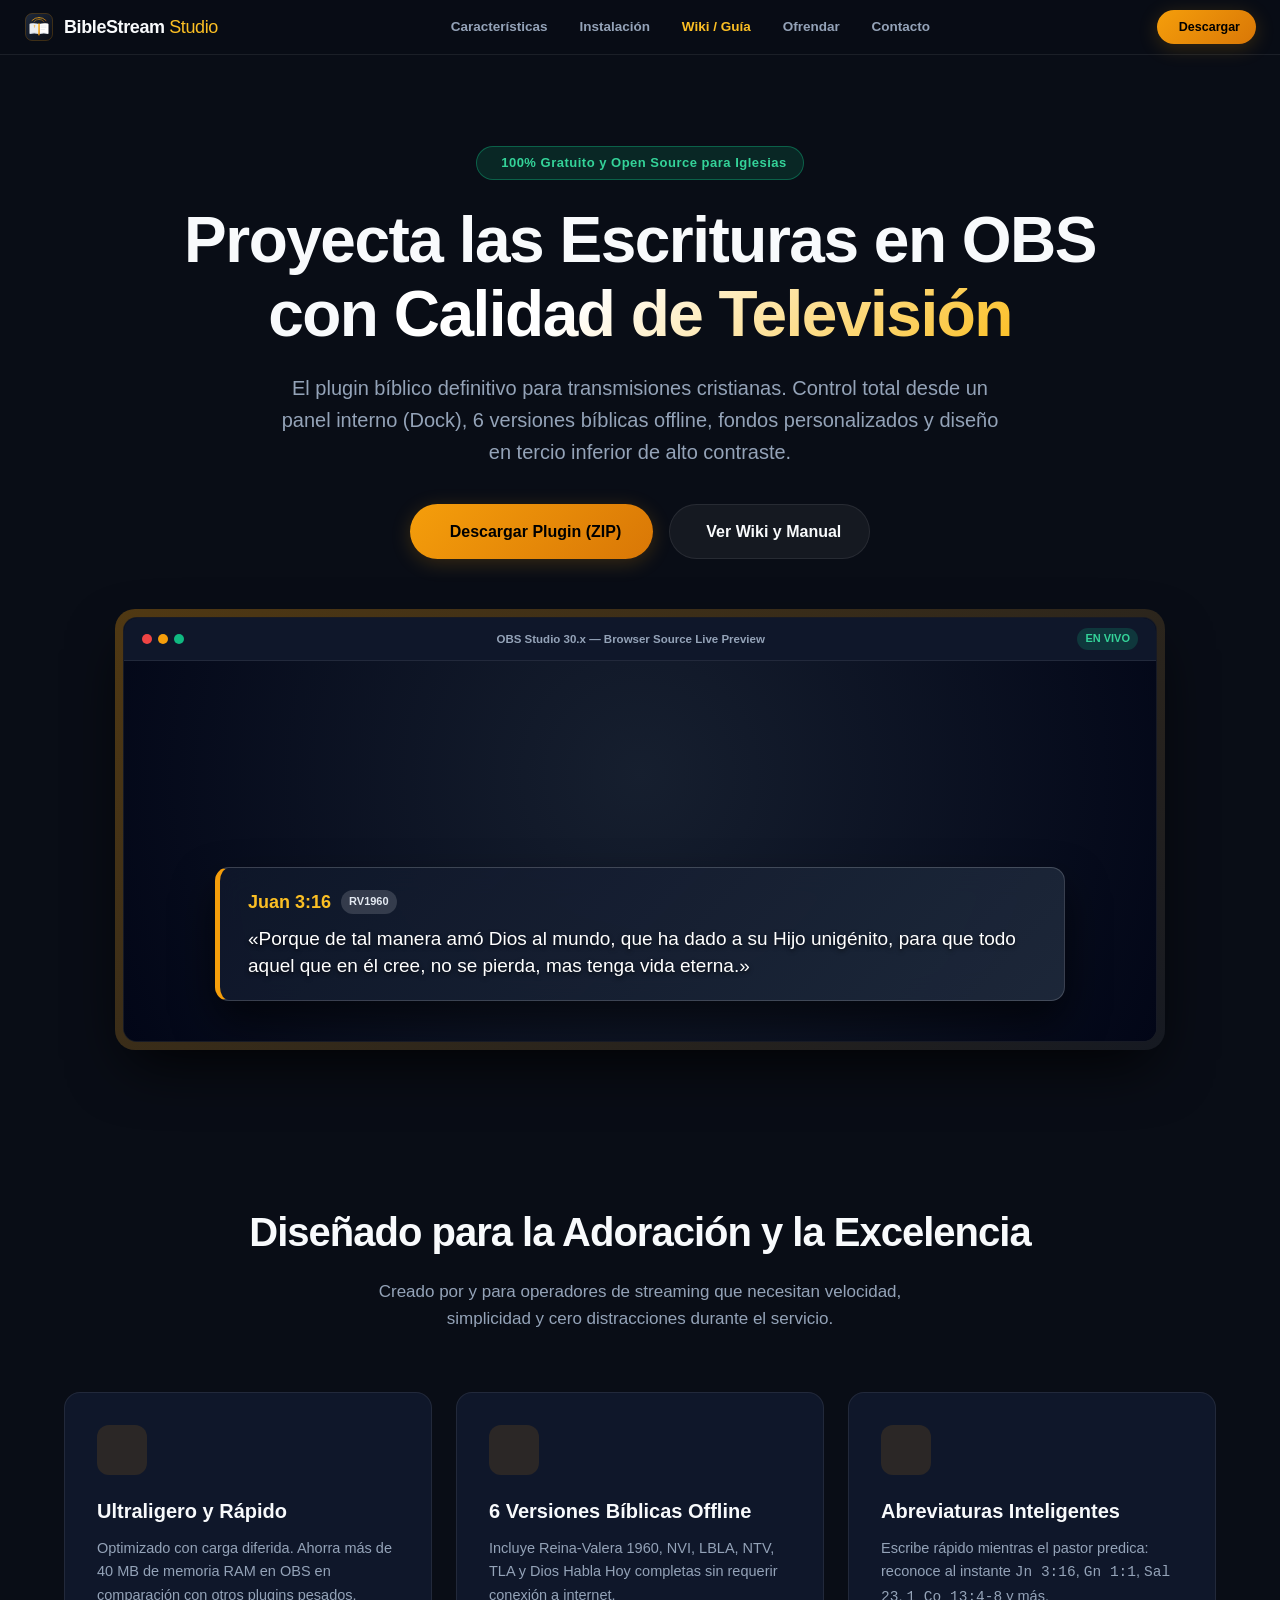
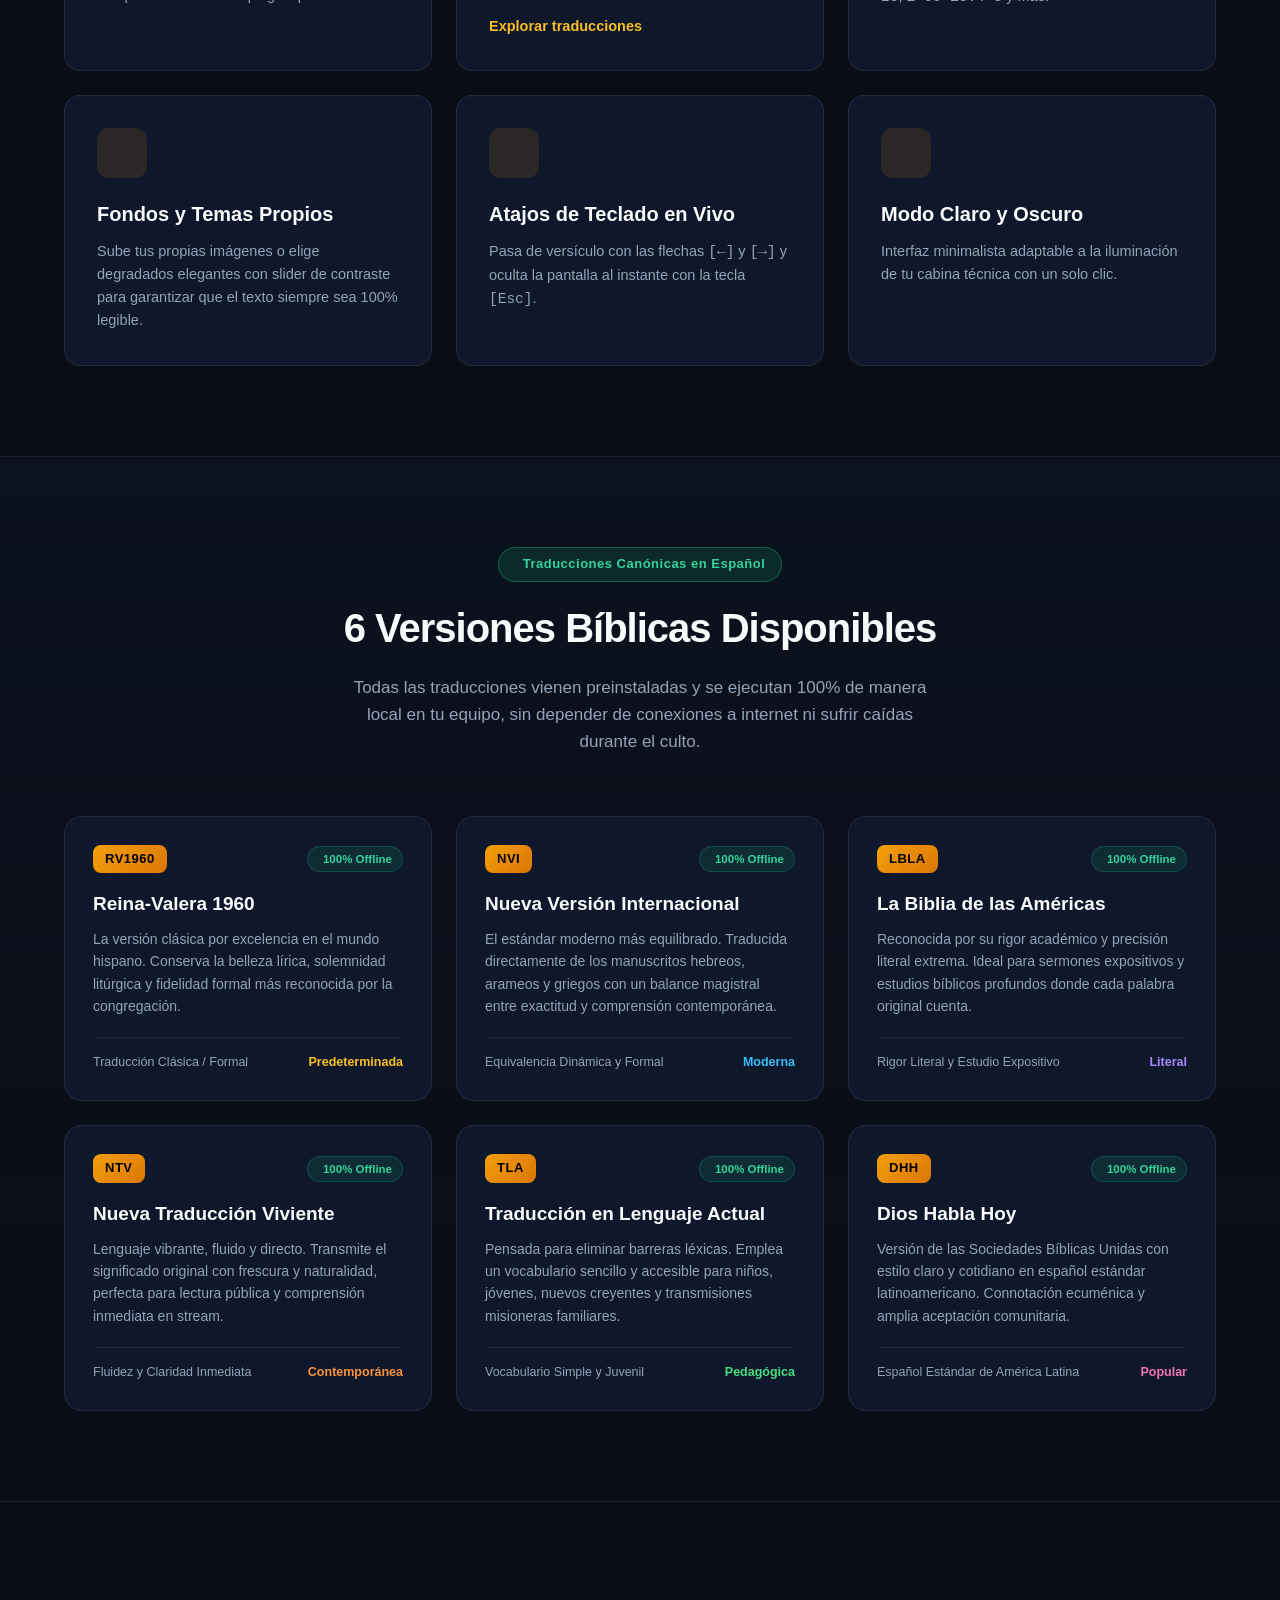
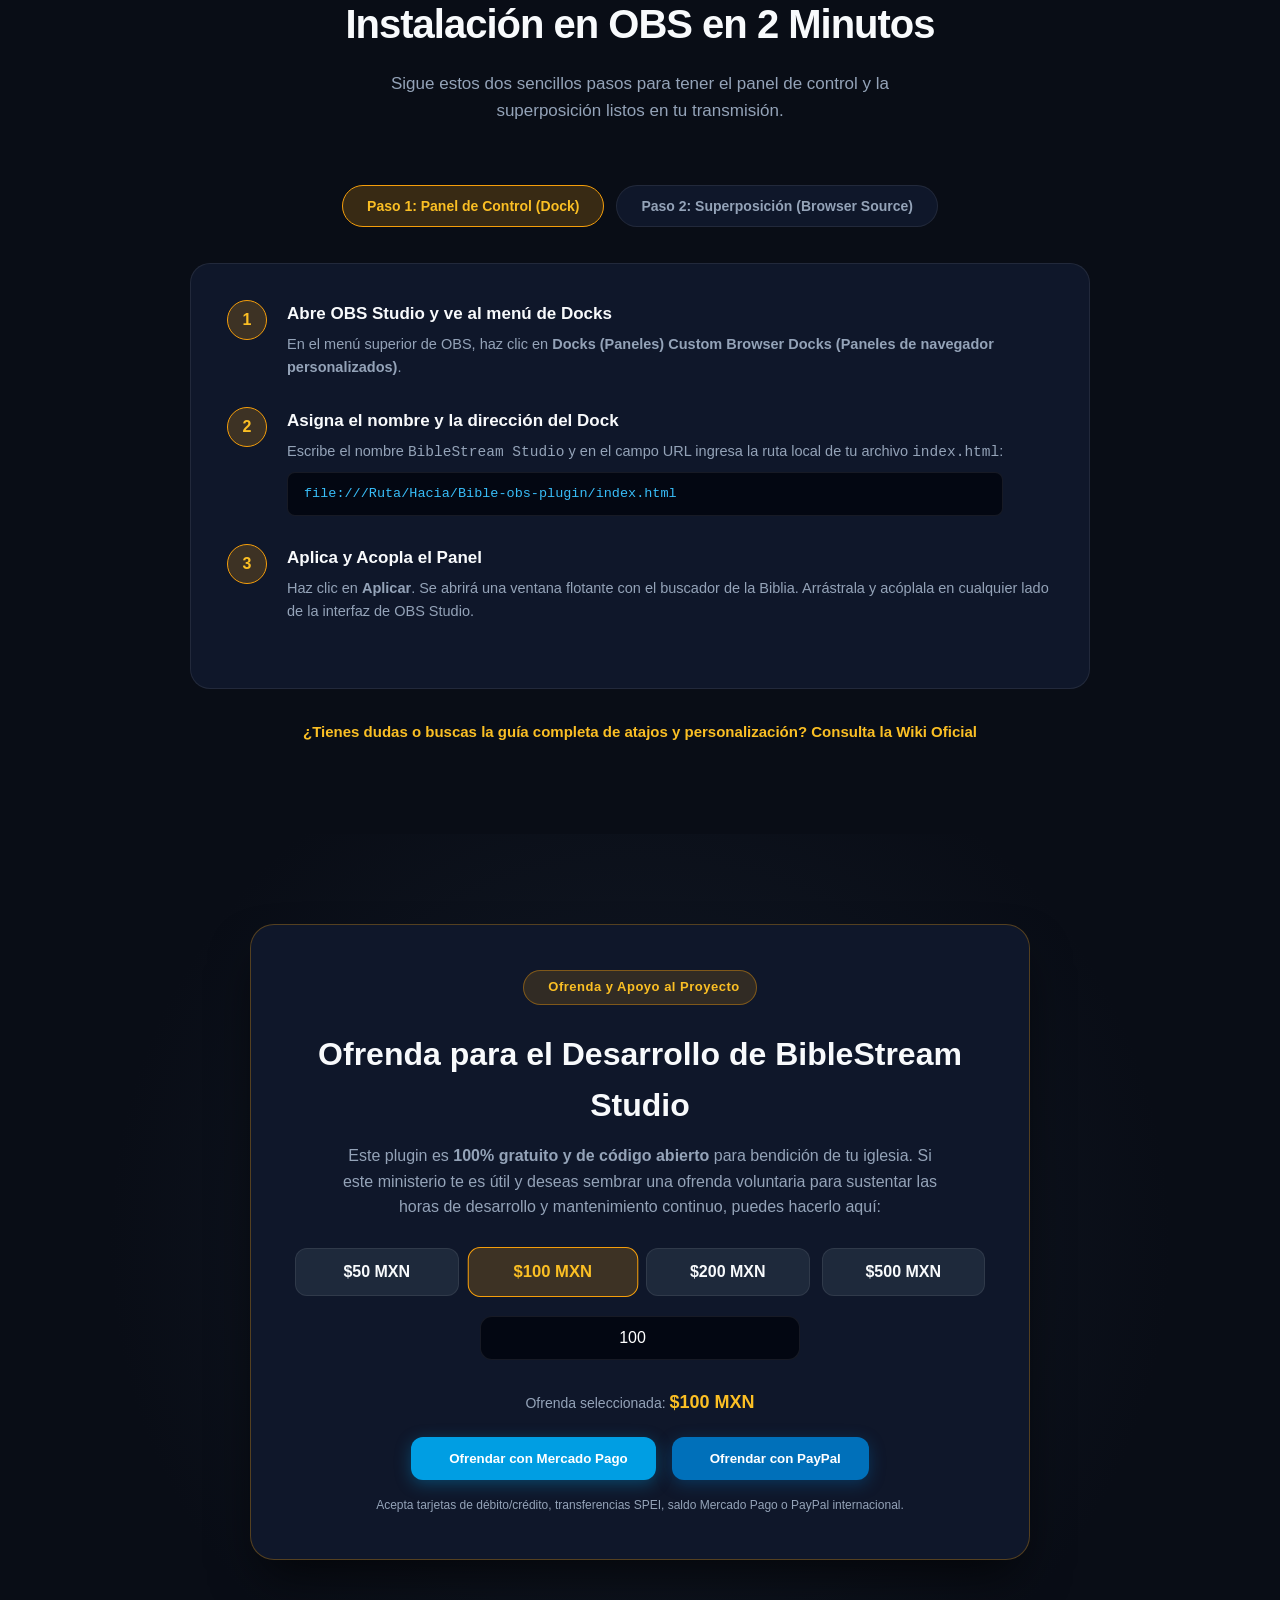
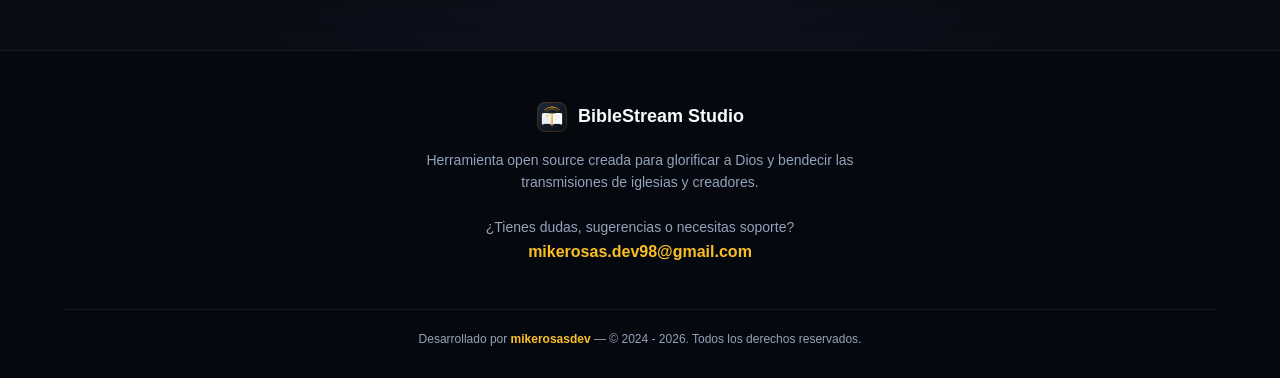
==== commit a398aedb: "Optimize landing page and containerize site This change makes the landing page the default entry poi" ====
--- a/landing.html
+++ b/landing.html
@@ -30,9 +30,6 @@
             </ul>
 
             <div class="nav-actions">
-                <a href="demo.html" class="btn-outline-custom nav-btn" target="_blank">
-                    <i class="bi bi-play-circle"></i> <span>Probar Demo</span>
-                </a>
                 <a href="#descargar" class="btn-primary-custom nav-btn">
                     <i class="bi bi-download"></i> <span>Descargar</span>
                 </a>
@@ -371,19 +368,17 @@
 
                 <!-- Selector de Montos -->
                 <div class="donation-pill-grid">
-                    <button class="donation-pill" onclick="selectAmount(10)">$10 MXN</button>
-                    <button class="donation-pill" onclick="selectAmount(20)">$20 MXN</button>
-                    <button class="donation-pill active" onclick="selectAmount(50)">$50 MXN</button>
-                    <button class="donation-pill" onclick="selectAmount(100)">$100 MXN</button>
+                    <button class="donation-pill" onclick="selectAmount(50)">$50 MXN</button>
+                    <button class="donation-pill active" onclick="selectAmount(100)">$100 MXN</button>
                     <button class="donation-pill" onclick="selectAmount(200)">$200 MXN</button>
                     <button class="donation-pill" onclick="selectAmount(500)">$500 MXN</button>
                 </div>
 
                 <!-- Monto Personalizado -->
-                <input type="number" id="customAmountInput" class="custom-amount-input" placeholder="Otro monto de ofrenda (MXN)..." min="5" value="50" oninput="updateCustomAmount(this.value)">
+                <input type="number" id="customAmountInput" class="custom-amount-input" placeholder="Otro monto de ofrenda (MXN)..." min="50" value="100" oninput="updateCustomAmount(this.value)">
 
                 <p style="font-size: 14px; color: var(--text-muted); margin-bottom: 20px;">
-                    Ofrenda seleccionada: <strong id="selectedAmountDisplay" style="color: var(--amber-400); font-size: 18px;">$50 MXN</strong>
+                    Ofrenda seleccionada: <strong id="selectedAmountDisplay" style="color: var(--amber-400); font-size: 18px;">$100 MXN</strong>
                 </p>
 
                 <!-- Botones de Ofrenda Mercado Pago / PayPal -->
@@ -436,7 +431,7 @@
 
     <!-- Lógica de Donaciones y Tabs -->
     <script>
-        let currentAmount = 50;
+        let currentAmount = 100;
 
         function selectAmount(amt) {
             currentAmount = amt;
@@ -463,16 +458,18 @@
         function handleDonation(gateway) {
             const amt = currentAmount || 50;
             if (gateway === 'mercadopago') {
-                // Enlace configurable de Mercado Pago o enlace de cobro
-                // Ejemplo de link.mercadopago.com.mx o contacto directo
-                const mpUrl = `https://link.mercadopago.com.mx/mikerosasdev`; 
+                // Enlaces de Mercado Pago (puedes agregar los de otros montos aquí)
+                const mpLinks = {
+                    100: 'https://mpago.la/1WRaQUv'
+                };
+                const mpUrl = mpLinks[amt] || 'https://mpago.la/1WRaQUv';
                 const confirmRedirect = confirm(`Estás a punto de sembrar una ofrenda de $${amt} MXN con Mercado Pago. ¿Deseas continuar?`);
                 if (confirmRedirect) {
                     window.open(mpUrl, '_blank');
                 }
             } else if (gateway === 'paypal') {
-                // Enlace directo de PayPal
-                const ppUrl = `https://paypal.me/mikerosasdev/${amt}MXN`;
+                // Enlace directo de PayPal oficial
+                const ppUrl = `https://paypal.me/miguelrosas3303/${amt}MXN`;
                 const confirmRedirect = confirm(`Estás a punto de sembrar una ofrenda de $${amt} MXN con PayPal. ¿Deseas continuar?`);
                 if (confirmRedirect) {
                     window.open(ppUrl, '_blank');
--- a/css/landing.css
+++ b/css/landing.css
@@ -614,14 +614,14 @@
 
 .donation-pill-grid {
     display: grid;
-    grid-template-columns: repeat(3, 1fr);
+    grid-template-columns: repeat(2, 1fr);
     gap: 12px;
     margin: 28px 0 20px;
 }
 
-@media (min-width: 600px) {
+@media (min-width: 550px) {
     .donation-pill-grid {
-        grid-template-columns: repeat(6, 1fr);
+        grid-template-columns: repeat(4, 1fr);
     }
 }
 
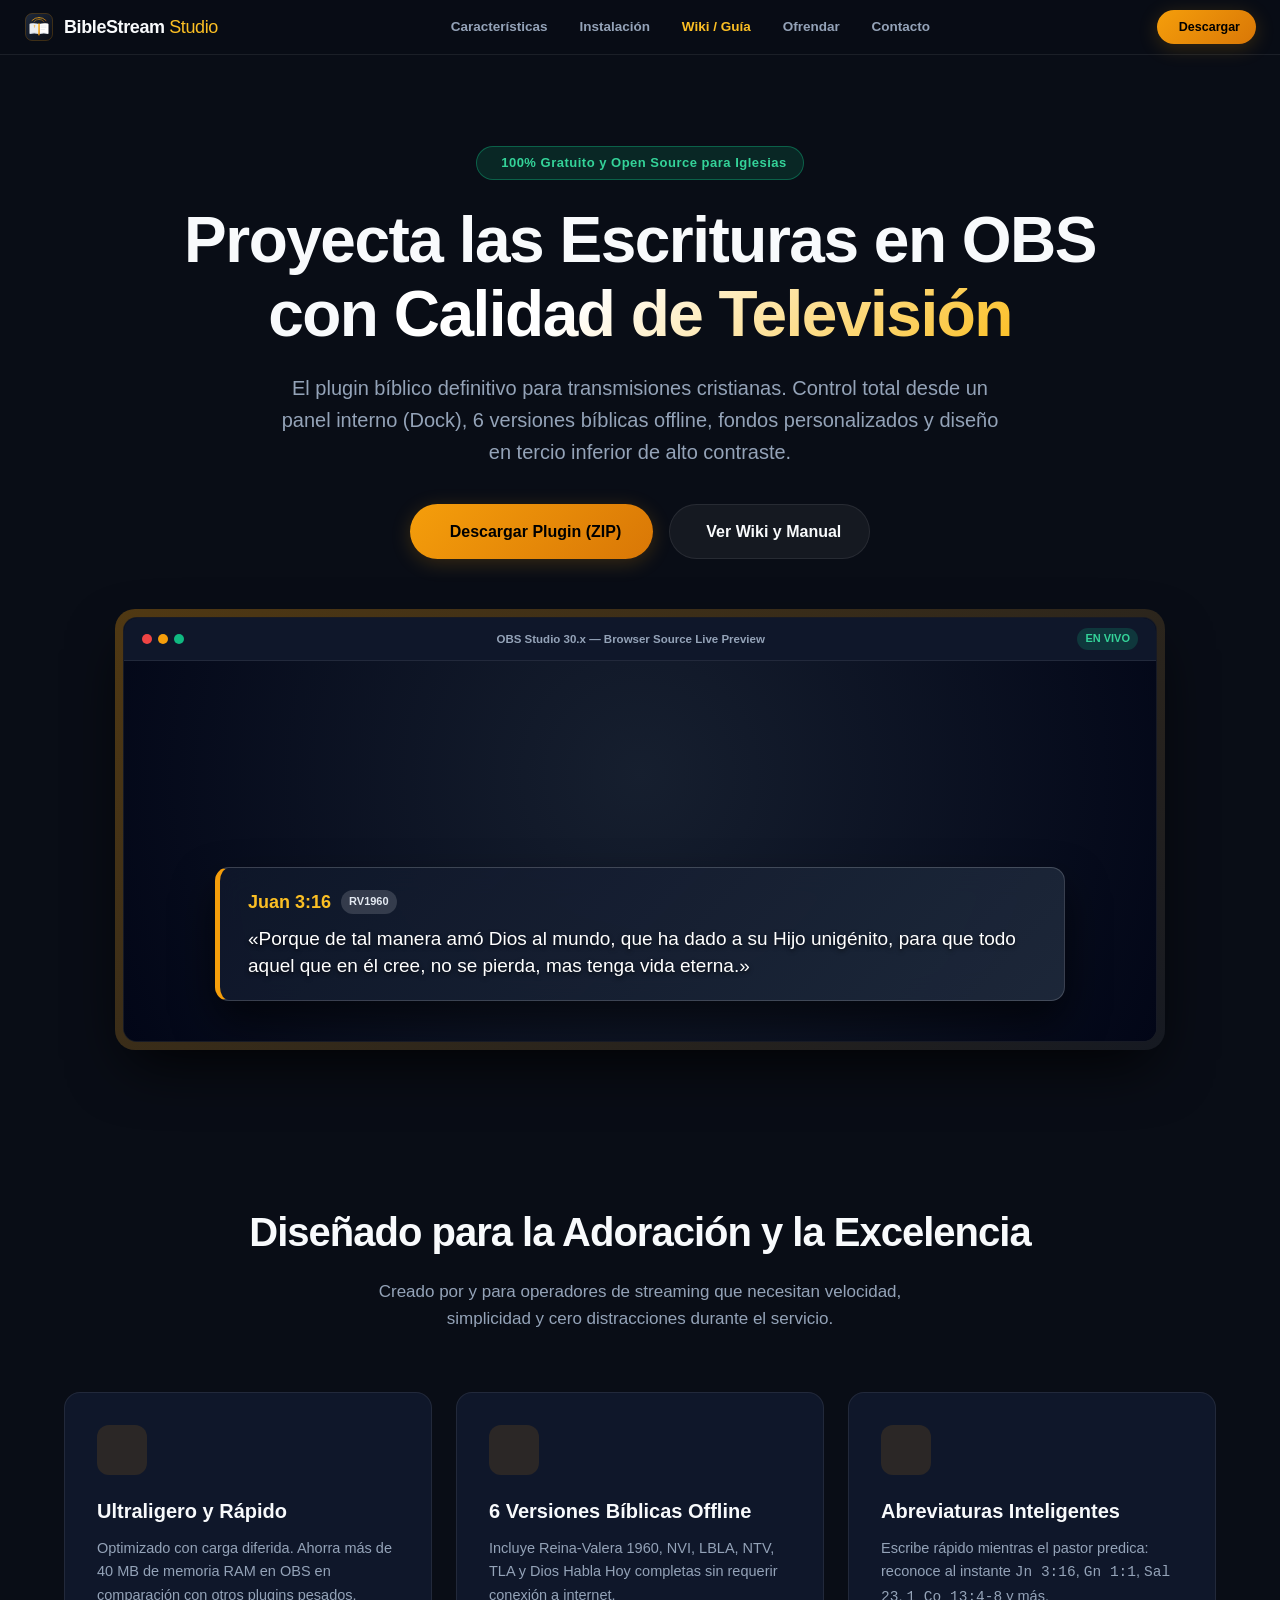
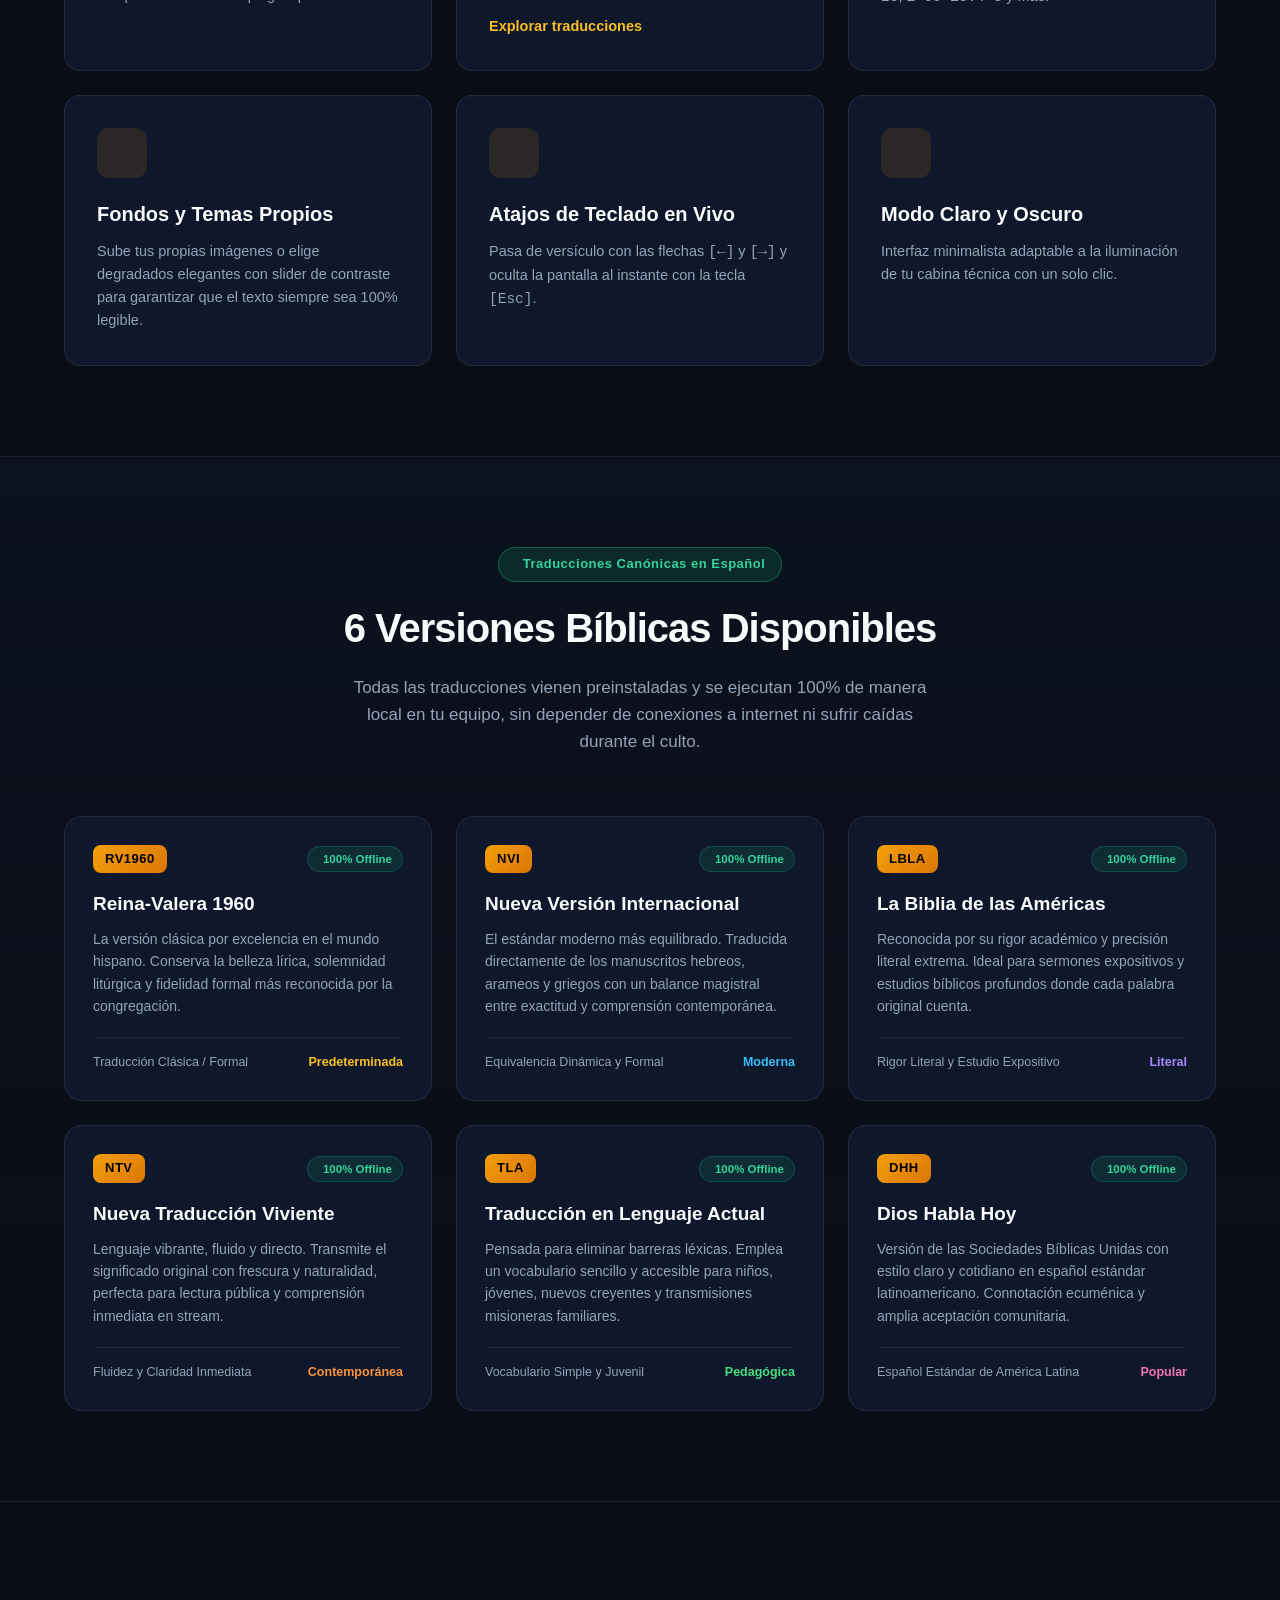
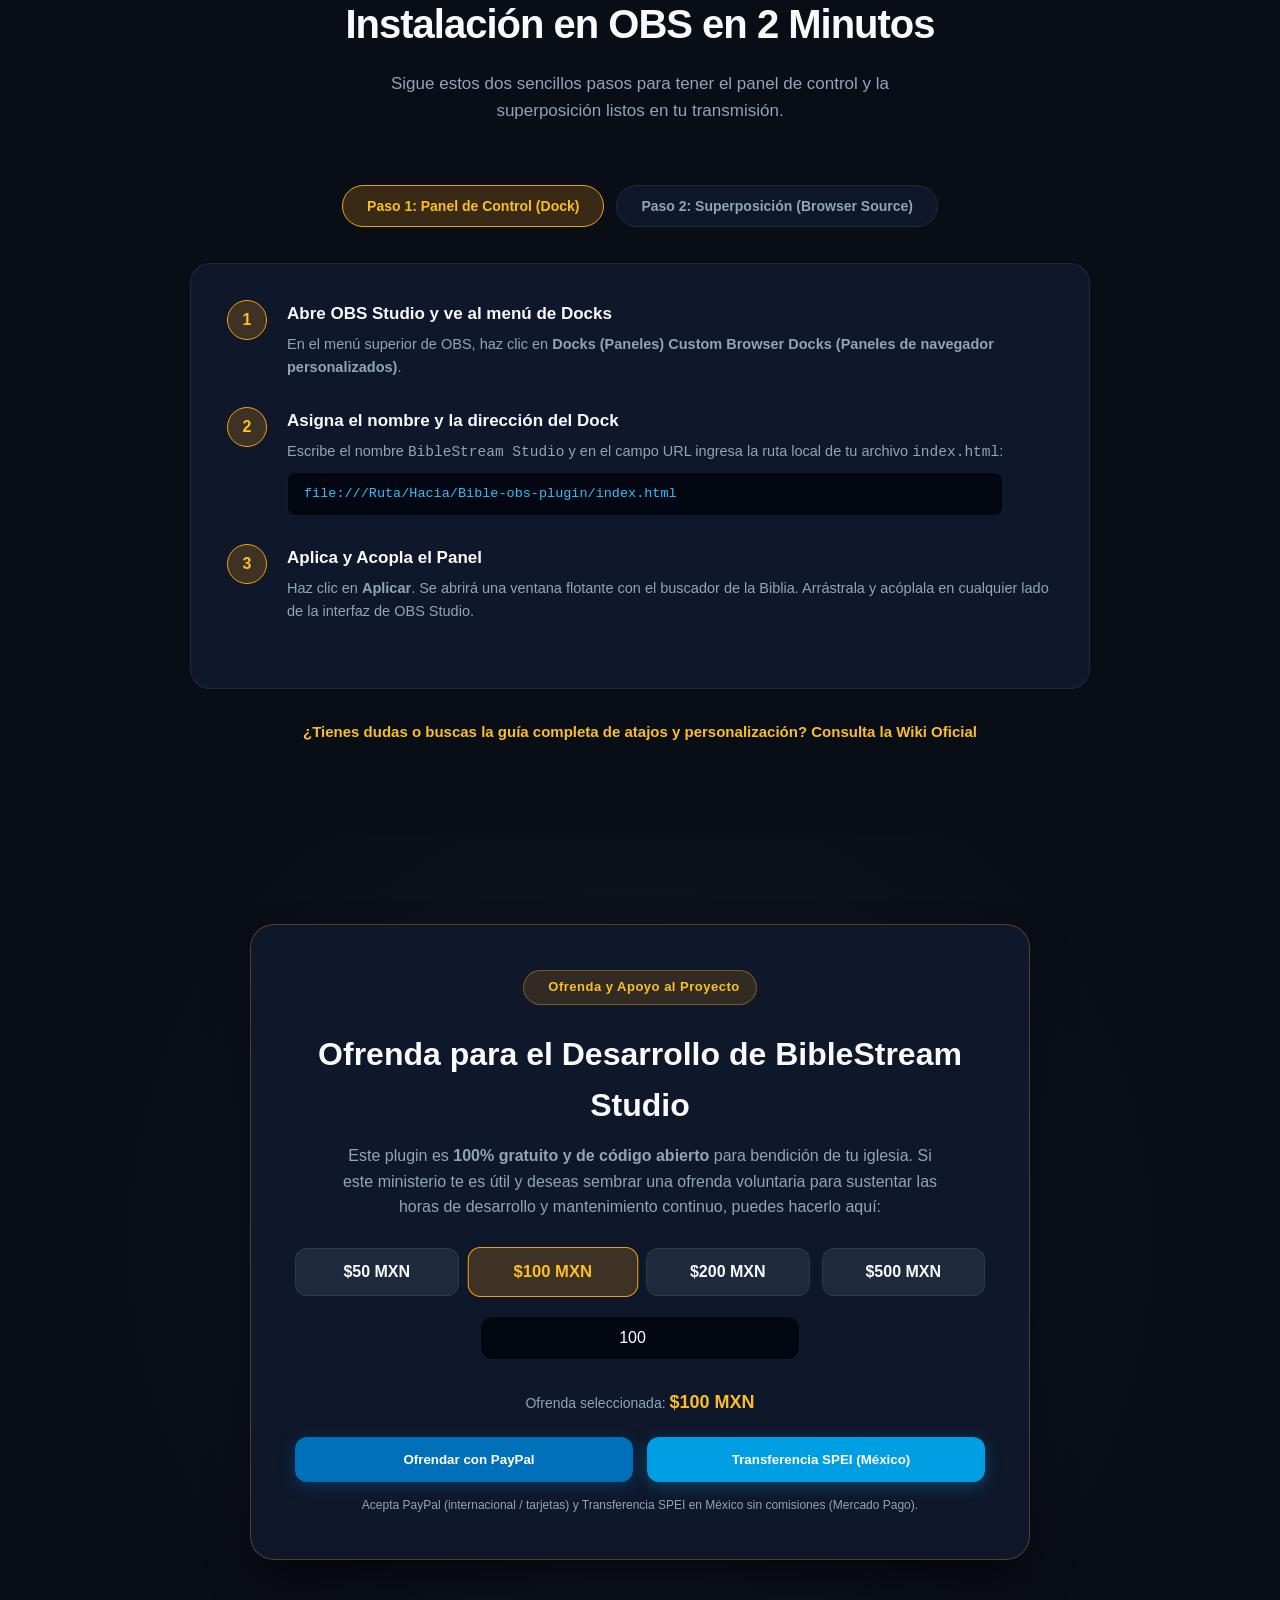
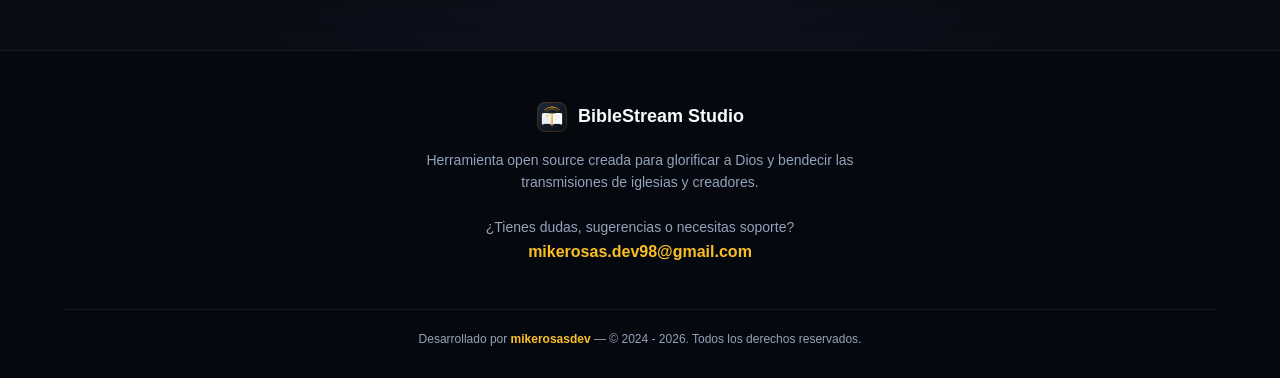
==== commit 5c584c2c: "Switch donation flow to PayPal-only Remove Mercado Pago option and related JavaScript. Replace with " ====
--- a/landing.html
+++ b/landing.html
@@ -381,19 +381,66 @@
                     Ofrenda seleccionada: <strong id="selectedAmountDisplay" style="color: var(--amber-400); font-size: 18px;">$100 MXN</strong>
                 </p>
 
-                <!-- Botones de Ofrenda Mercado Pago / PayPal -->
-                <div class="payment-buttons">
-                    <button onclick="handleDonation('mercadopago')" class="btn-mercadopago">
-                        <i class="bi bi-wallet2"></i> Ofrendar con Mercado Pago
-                    </button>
-                    <button onclick="handleDonation('paypal')" class="btn-paypal">
+                <!-- Botones de Ofrenda: PayPal y Transferencia SPEI -->
+                <div class="payment-buttons" style="display: flex; justify-content: center; gap: 14px; flex-wrap: wrap;">
+                    <button onclick="handleDonation('paypal')" class="btn-paypal" style="flex: 1; min-width: 220px; justify-content: center; padding: 15px 24px;">
                         <i class="bi bi-paypal"></i> Ofrendar con PayPal
                     </button>
-                </div>
-
-                <small style="display: block; margin-top: 16px; color: var(--text-muted); font-size: 12px;">
-                    Acepta tarjetas de débito/crédito, transferencias SPEI, saldo Mercado Pago o PayPal internacional.
+                    <button onclick="toggleSpeiDetails()" class="btn-mercadopago" id="speiToggleBtn" style="flex: 1; min-width: 220px; justify-content: center; padding: 15px 24px;">
+                        <i class="bi bi-bank2"></i> Transferencia SPEI (México)
+                    </button>
+                </div>
+
+                <small style="display: block; margin-top: 14px; color: var(--text-muted); font-size: 12px;">
+                    Acepta PayPal (internacional / tarjetas) y Transferencia SPEI en México sin comisiones (Mercado Pago).
                 </small>
+
+                <!-- Tarjeta Desplegable de Datos Bancarios SPEI (Mercado Pago W) -->
+                <div id="speiDetailsCard" style="display: none; margin-top: 24px; background: rgba(0, 158, 227, 0.05); border: 1px solid rgba(0, 158, 227, 0.3); border-radius: 18px; padding: 24px; text-align: left;">
+                    <div style="display: flex; align-items: center; justify-content: space-between; margin-bottom: 16px; border-bottom: 1px solid rgba(255,255,255,0.08); padding-bottom: 12px; flex-wrap: wrap; gap: 8px;">
+                        <div style="display: flex; align-items: center; gap: 10px;">
+                            <div style="width: 38px; height: 38px; border-radius: 10px; background: rgba(0, 158, 227, 0.15); display: flex; align-items: center; justify-content: center;">
+                                <i class="bi bi-bank2" style="font-size: 18px; color: #38bdf8;"></i>
+                            </div>
+                            <div>
+                                <strong style="display: block; font-size: 15px; color: #fff;">Datos para Transferencia Bancaria SPEI</strong>
+                                <span style="font-size: 12px; color: var(--text-muted);">Transfiere desde cualquier app bancaria en México (BBVA, Nu, Banamex, Mercado Pago, etc.)</span>
+                            </div>
+                        </div>
+                        <span style="background: rgba(0, 158, 227, 0.2); color: #38bdf8; font-size: 11px; font-weight: 700; padding: 4px 10px; border-radius: 20px;">
+                            SPEI / Dimo®
+                        </span>
+                    </div>
+
+                    <div style="display: grid; grid-template-columns: repeat(auto-fit, minmax(180px, 1fr)); gap: 14px; margin-bottom: 18px;">
+                        <div>
+                            <span style="display: block; font-size: 11px; color: var(--text-muted); text-transform: uppercase; font-weight: 700;">Beneficiario</span>
+                            <strong style="color: #fff; font-size: 14px;">Jose Miguel Rosas Jimenez</strong>
+                        </div>
+                        <div>
+                            <span style="display: block; font-size: 11px; color: var(--text-muted); text-transform: uppercase; font-weight: 700;">Institución / Banco</span>
+                            <strong style="color: #fff; font-size: 14px;">Mercado Pago W</strong>
+                        </div>
+                        <div>
+                            <span style="display: block; font-size: 11px; color: var(--text-muted); text-transform: uppercase; font-weight: 700;">Celular vinculado (Dimo®)</span>
+                            <strong style="color: #fff; font-size: 14px;">77 1434 9366</strong>
+                        </div>
+                        <div>
+                            <span style="display: block; font-size: 11px; color: var(--text-muted); text-transform: uppercase; font-weight: 700;">Ciudad y Estado</span>
+                            <strong style="color: #fff; font-size: 14px;">Mineral De La Reforma, Hgo.</strong>
+                        </div>
+                    </div>
+
+                    <div style="background: var(--bg-dark); border: 1px solid var(--border-subtle); border-radius: 12px; padding: 14px 18px; display: flex; align-items: center; justify-content: space-between; gap: 14px; flex-wrap: wrap;">
+                        <div>
+                            <span style="display: block; font-size: 11px; color: var(--text-muted); text-transform: uppercase; font-weight: 700;">CLABE Interbancaria (18 dígitos)</span>
+                            <span id="speiClabeNumber" style="font-family: monospace; font-size: 18px; font-weight: 800; color: var(--amber-400); letter-spacing: 1px;">722969010516833002</span>
+                        </div>
+                        <button onclick="copySpeiClabe()" id="btnCopyClabe" style="background: rgba(245, 158, 11, 0.12); color: var(--amber-400); border: 1px solid var(--amber-400); padding: 10px 18px; border-radius: 10px; font-weight: 700; font-size: 13px; cursor: pointer; display: inline-flex; align-items: center; gap: 8px; transition: all 0.2s;">
+                            <i class="bi bi-clipboard" id="copyClabeIcon"></i> <span id="copyClabeText">Copiar CLABE</span>
+                        </button>
+                    </div>
+                </div>
             </div>
         </div>
     </section>
@@ -456,25 +503,34 @@
         }
 
         function handleDonation(gateway) {
-            const amt = currentAmount || 50;
-            if (gateway === 'mercadopago') {
-                // Enlaces de Mercado Pago (puedes agregar los de otros montos aquí)
-                const mpLinks = {
-                    100: 'https://mpago.la/1WRaQUv'
-                };
-                const mpUrl = mpLinks[amt] || 'https://mpago.la/1WRaQUv';
-                const confirmRedirect = confirm(`Estás a punto de sembrar una ofrenda de $${amt} MXN con Mercado Pago. ¿Deseas continuar?`);
-                if (confirmRedirect) {
-                    window.open(mpUrl, '_blank');
-                }
-            } else if (gateway === 'paypal') {
-                // Enlace directo de PayPal oficial
-                const ppUrl = `https://paypal.me/miguelrosas3303/${amt}MXN`;
-                const confirmRedirect = confirm(`Estás a punto de sembrar una ofrenda de $${amt} MXN con PayPal. ¿Deseas continuar?`);
-                if (confirmRedirect) {
-                    window.open(ppUrl, '_blank');
-                }
+            const amt = currentAmount || 100;
+            const ppUrl = `https://paypal.me/miguelrosas3303/${amt}MXN`;
+            window.open(ppUrl, '_blank');
+        }
+
+        function toggleSpeiDetails() {
+            const card = document.getElementById('speiDetailsCard');
+            const isHidden = card.style.display === 'none' || card.style.display === '';
+            card.style.display = isHidden ? 'block' : 'none';
+            if (isHidden) {
+                card.scrollIntoView({ behavior: 'smooth', block: 'nearest' });
             }
+        }
+
+        function copySpeiClabe() {
+            const clabe = '722969010516833002';
+            navigator.clipboard.writeText(clabe).then(() => {
+                const btnText = document.getElementById('copyClabeText');
+                const btnIcon = document.getElementById('copyClabeIcon');
+                btnText.textContent = '¡Copiado!';
+                btnIcon.className = 'bi bi-check-lg';
+                setTimeout(() => {
+                    btnText.textContent = 'Copiar CLABE';
+                    btnIcon.className = 'bi bi-clipboard';
+                }, 2500);
+            }).catch(err => {
+                console.error('Error al copiar CLABE:', err);
+            });
         }
 
         function switchInstallTab(tab) {
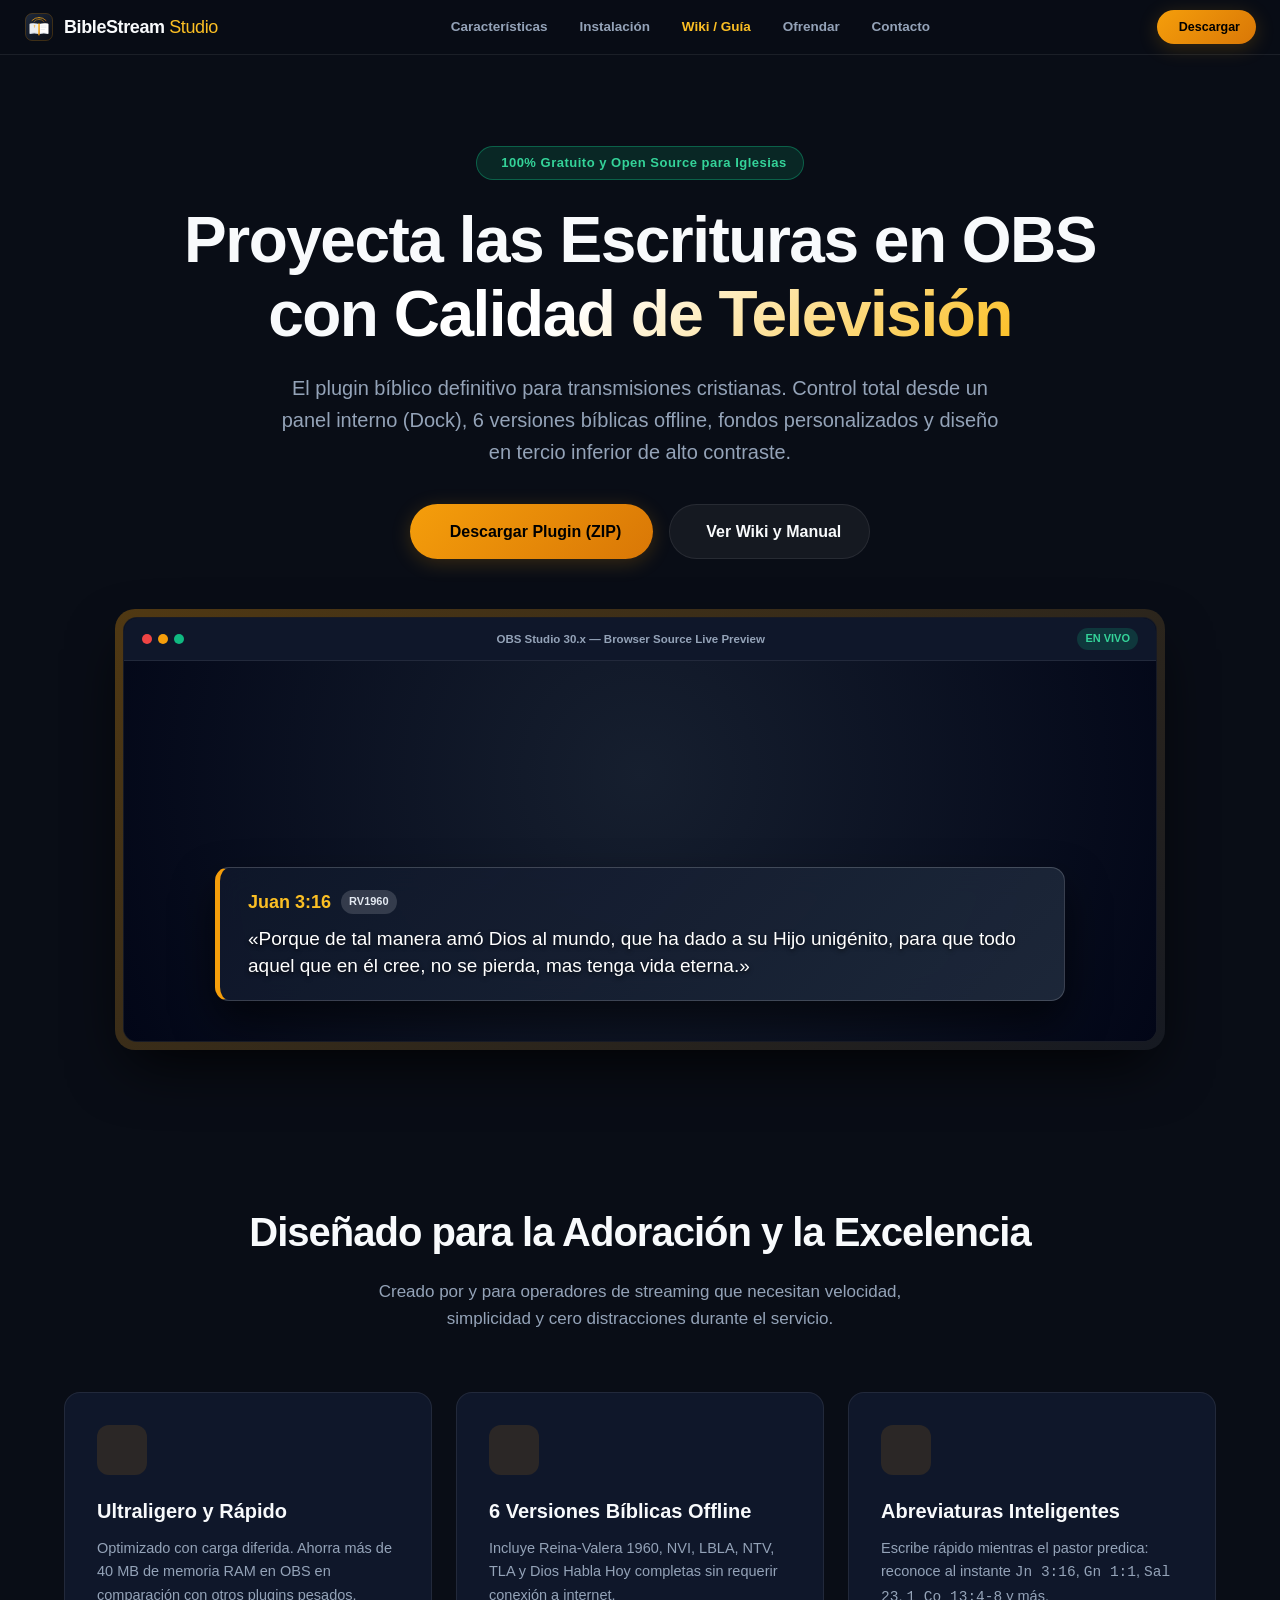
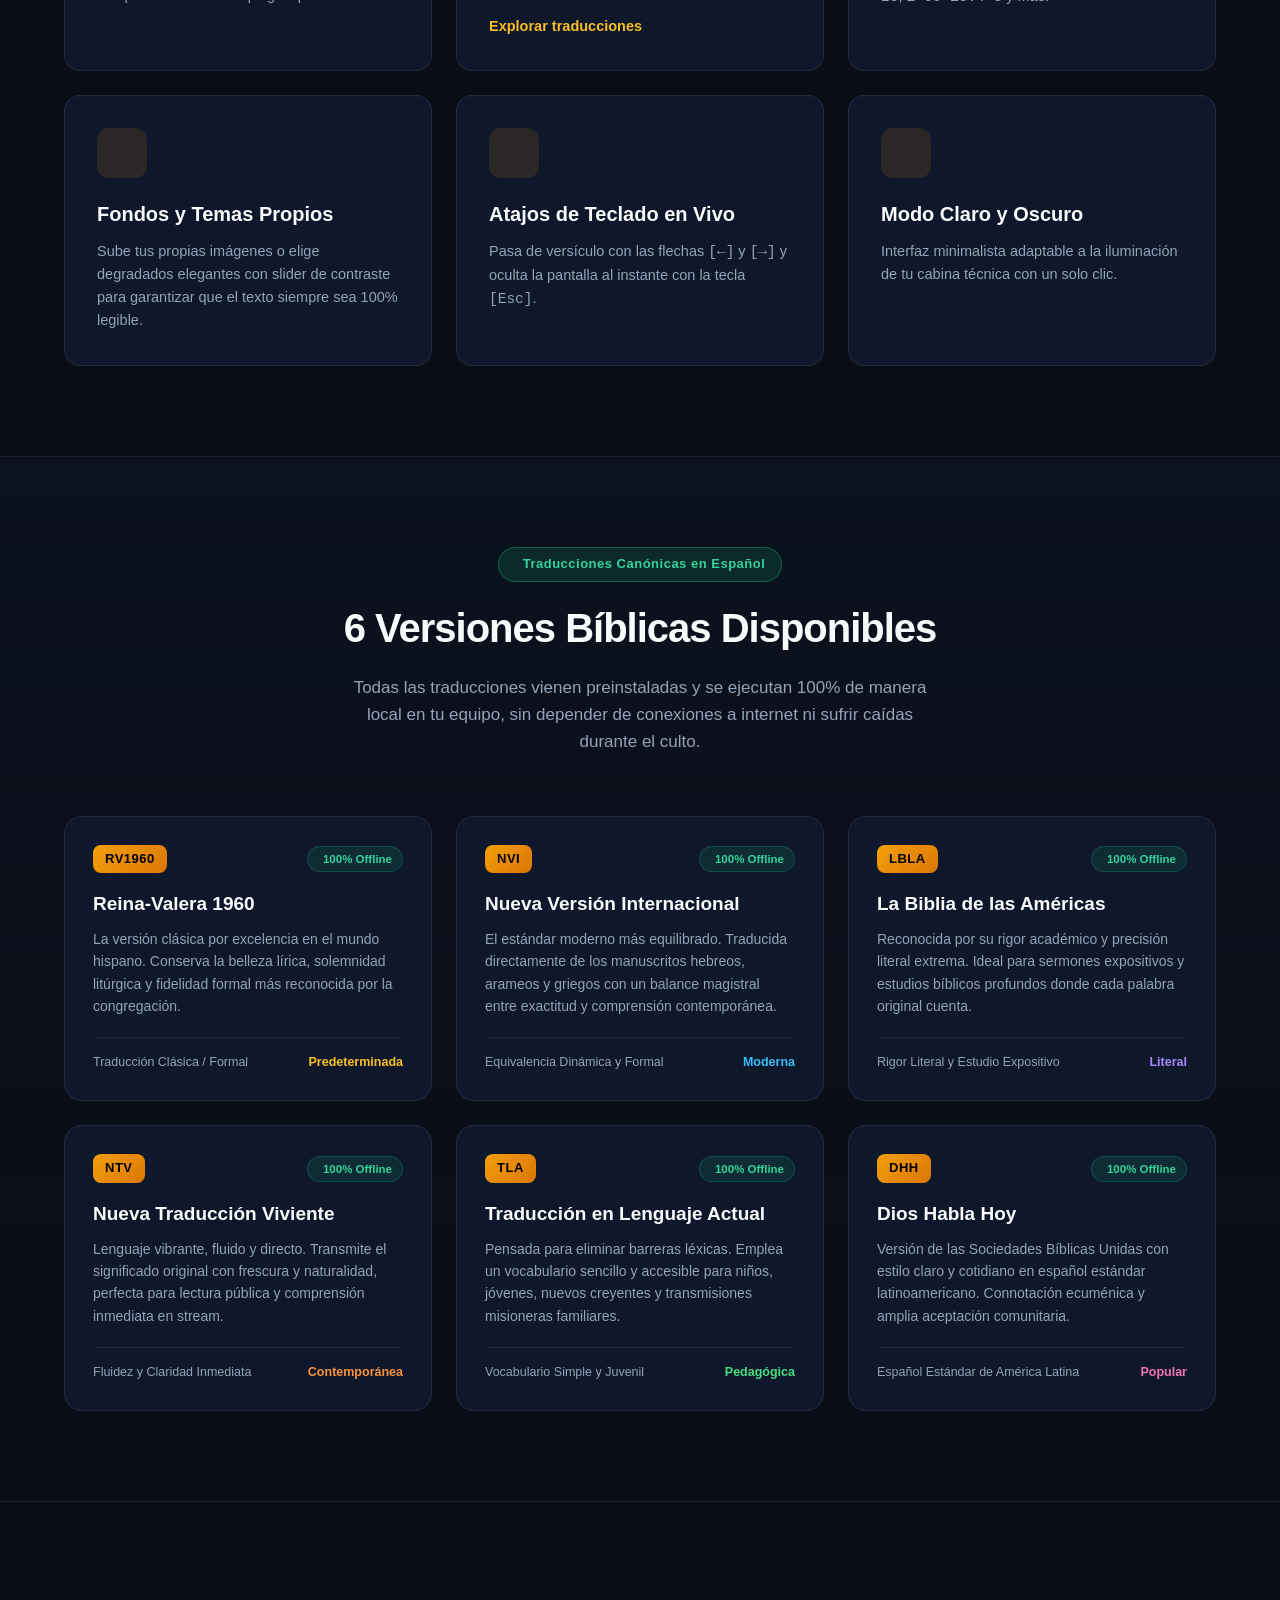
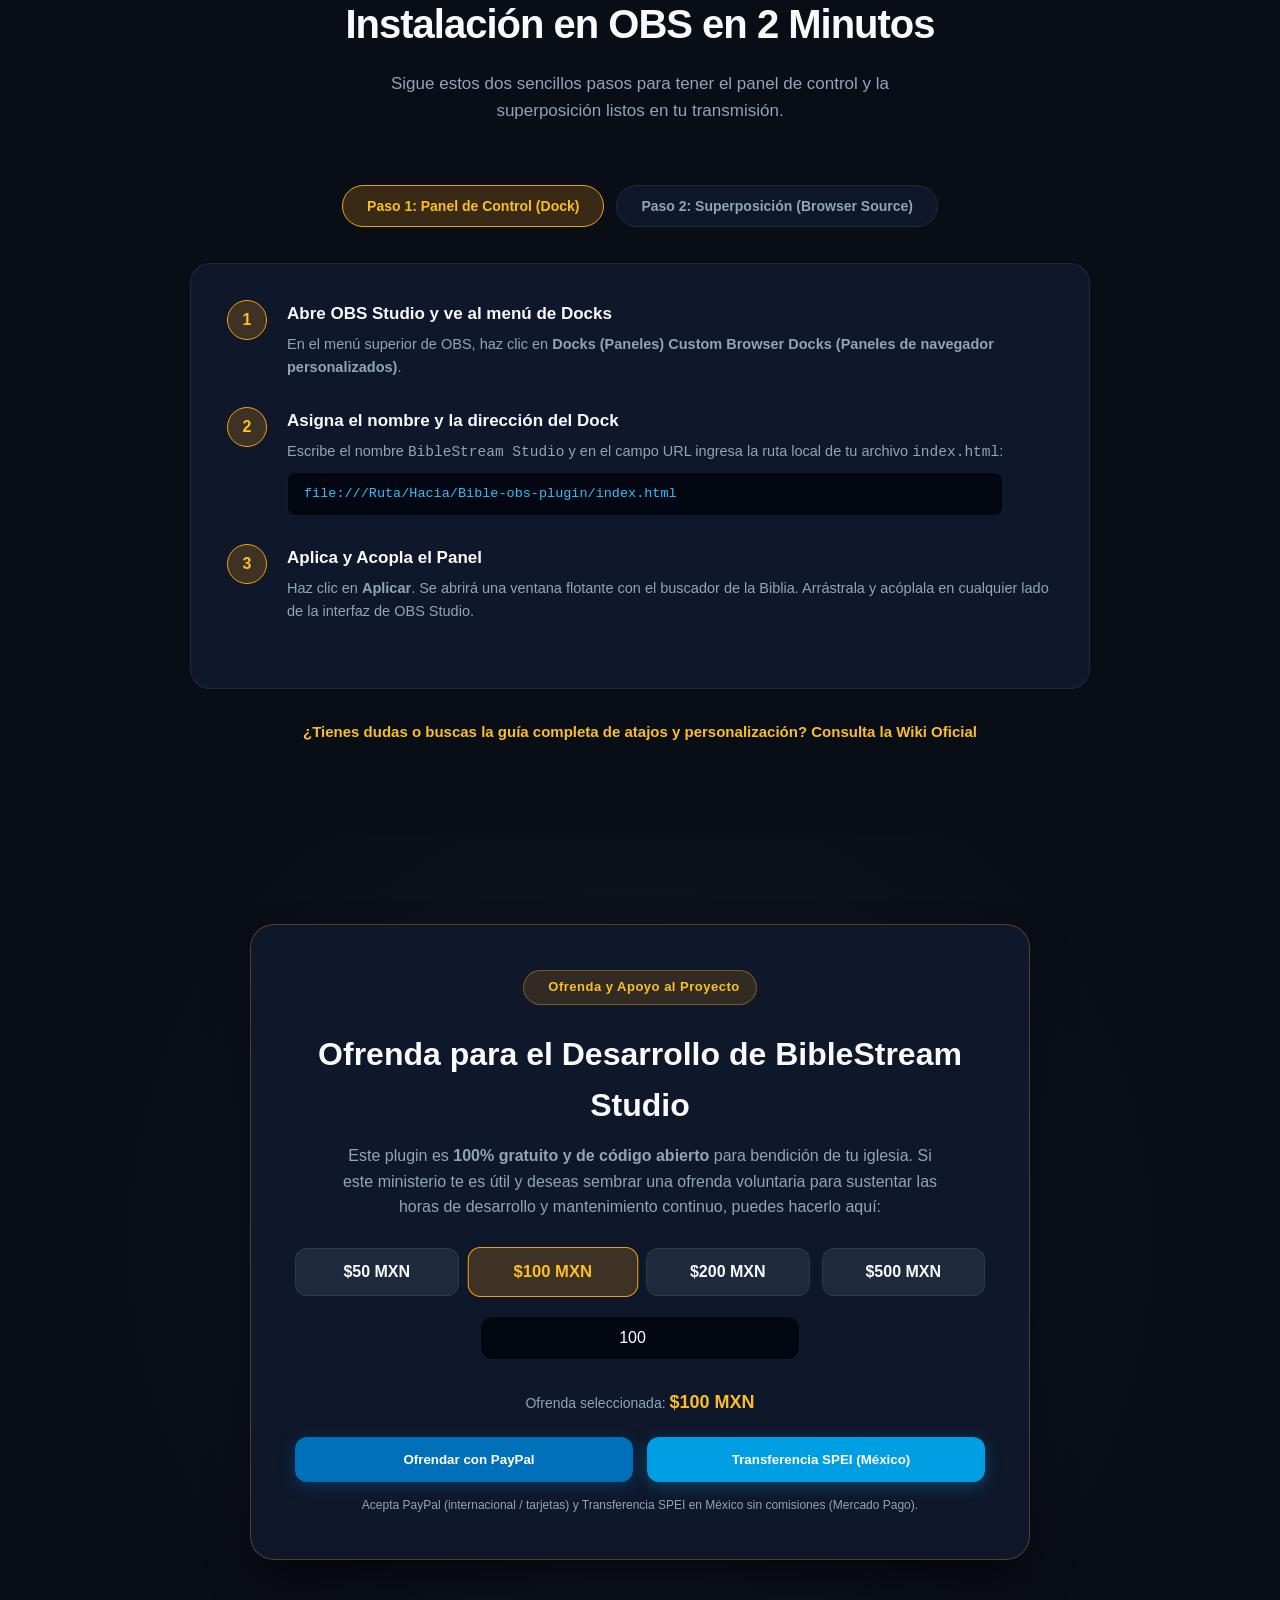
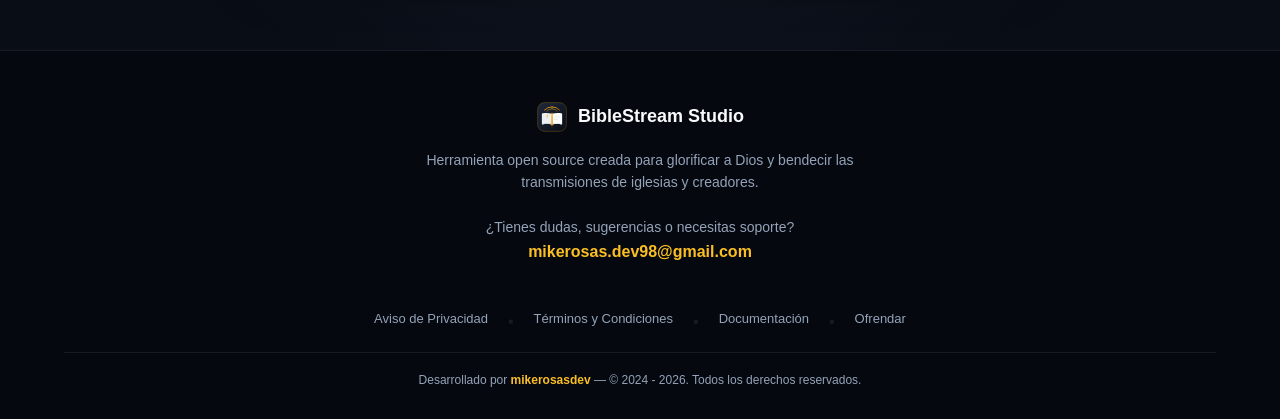
==== commit 00361aee: "Add privacy & terms pages and legal styles Add full 'privacidad.html' and 'terminos.html' legal page" ====
--- a/landing.html
+++ b/landing.html
@@ -470,7 +470,17 @@
                 <a href="mailto:mikerosas.dev98@gmail.com" title="Enviar Correo"><i class="bi bi-envelope"></i></a>
             </div>
 
-            <div style="border-top: 1px solid var(--border-subtle); padding-top: 20px; font-size: 12px; color: var(--text-muted);">
+            <div class="footer-links-legal">
+                <a href="privacidad.html">Aviso de Privacidad</a>
+                <span style="color: var(--border-subtle);">•</span>
+                <a href="terminos.html">Términos y Condiciones</a>
+                <span style="color: var(--border-subtle);">•</span>
+                <a href="wiki.html">Documentación</a>
+                <span style="color: var(--border-subtle);">•</span>
+                <a href="landing.html#ofrendar">Ofrendar</a>
+            </div>
+
+            <div style="border-top: 1px solid var(--border-subtle); padding-top: 18px; margin-top: 18px; font-size: 12px; color: var(--text-muted);">
                 Desarrollado por <strong style="color: var(--amber-400);">mikerosasdev</strong> — © 2024 - 2026. Todos los derechos reservados.
             </div>
         </div>
--- a/css/landing.css
+++ b/css/landing.css
@@ -837,3 +837,96 @@
 .footer-socials a:hover {
     color: var(--amber-400);
 }
+
+/* Páginas Legales (Aviso de Privacidad y Términos) */
+.legal-container {
+    max-width: 920px;
+    margin: 50px auto 100px;
+    padding: 0 24px;
+}
+
+.legal-card {
+    background: var(--bg-card);
+    border: 1px solid var(--border-subtle);
+    border-radius: 20px;
+    padding: 48px;
+    box-shadow: 0 10px 40px rgba(0, 0, 0, 0.4);
+}
+
+.legal-header {
+    border-bottom: 1px solid var(--border-subtle);
+    padding-bottom: 24px;
+    margin-bottom: 36px;
+}
+
+.legal-header h1 {
+    font-size: 34px;
+    font-weight: 900;
+    letter-spacing: -0.5px;
+    margin-bottom: 12px;
+}
+
+.legal-section {
+    margin-bottom: 36px;
+}
+
+.legal-section h2 {
+    font-size: 20px;
+    font-weight: 800;
+    color: var(--amber-400);
+    margin-bottom: 14px;
+    display: flex;
+    align-items: center;
+    gap: 10px;
+}
+
+.legal-section p, .legal-section li {
+    font-size: 15px;
+    color: #cbd5e1;
+    line-height: 1.8;
+    margin-bottom: 12px;
+}
+
+.legal-section ul {
+    padding-left: 24px;
+    margin-bottom: 14px;
+}
+
+.legal-callout {
+    background: rgba(245, 158, 11, 0.08);
+    border-left: 4px solid var(--amber-400);
+    padding: 16px 20px;
+    border-radius: 0 12px 12px 0;
+    margin: 20px 0;
+    font-size: 14px;
+    color: #e2e8f0;
+}
+
+.footer-links-legal {
+    display: flex;
+    gap: 20px;
+    justify-content: center;
+    flex-wrap: wrap;
+    margin-top: 14px;
+}
+
+.footer-links-legal a {
+    color: var(--text-muted);
+    font-size: 13px;
+    text-decoration: none;
+    transition: color 0.2s;
+}
+
+.footer-links-legal a:hover {
+    color: var(--amber-400);
+    text-decoration: underline;
+}
+
+@media (max-width: 768px) {
+    .legal-card {
+        padding: 24px 20px;
+    }
+    .legal-header h1 {
+        font-size: 26px;
+    }
+}
